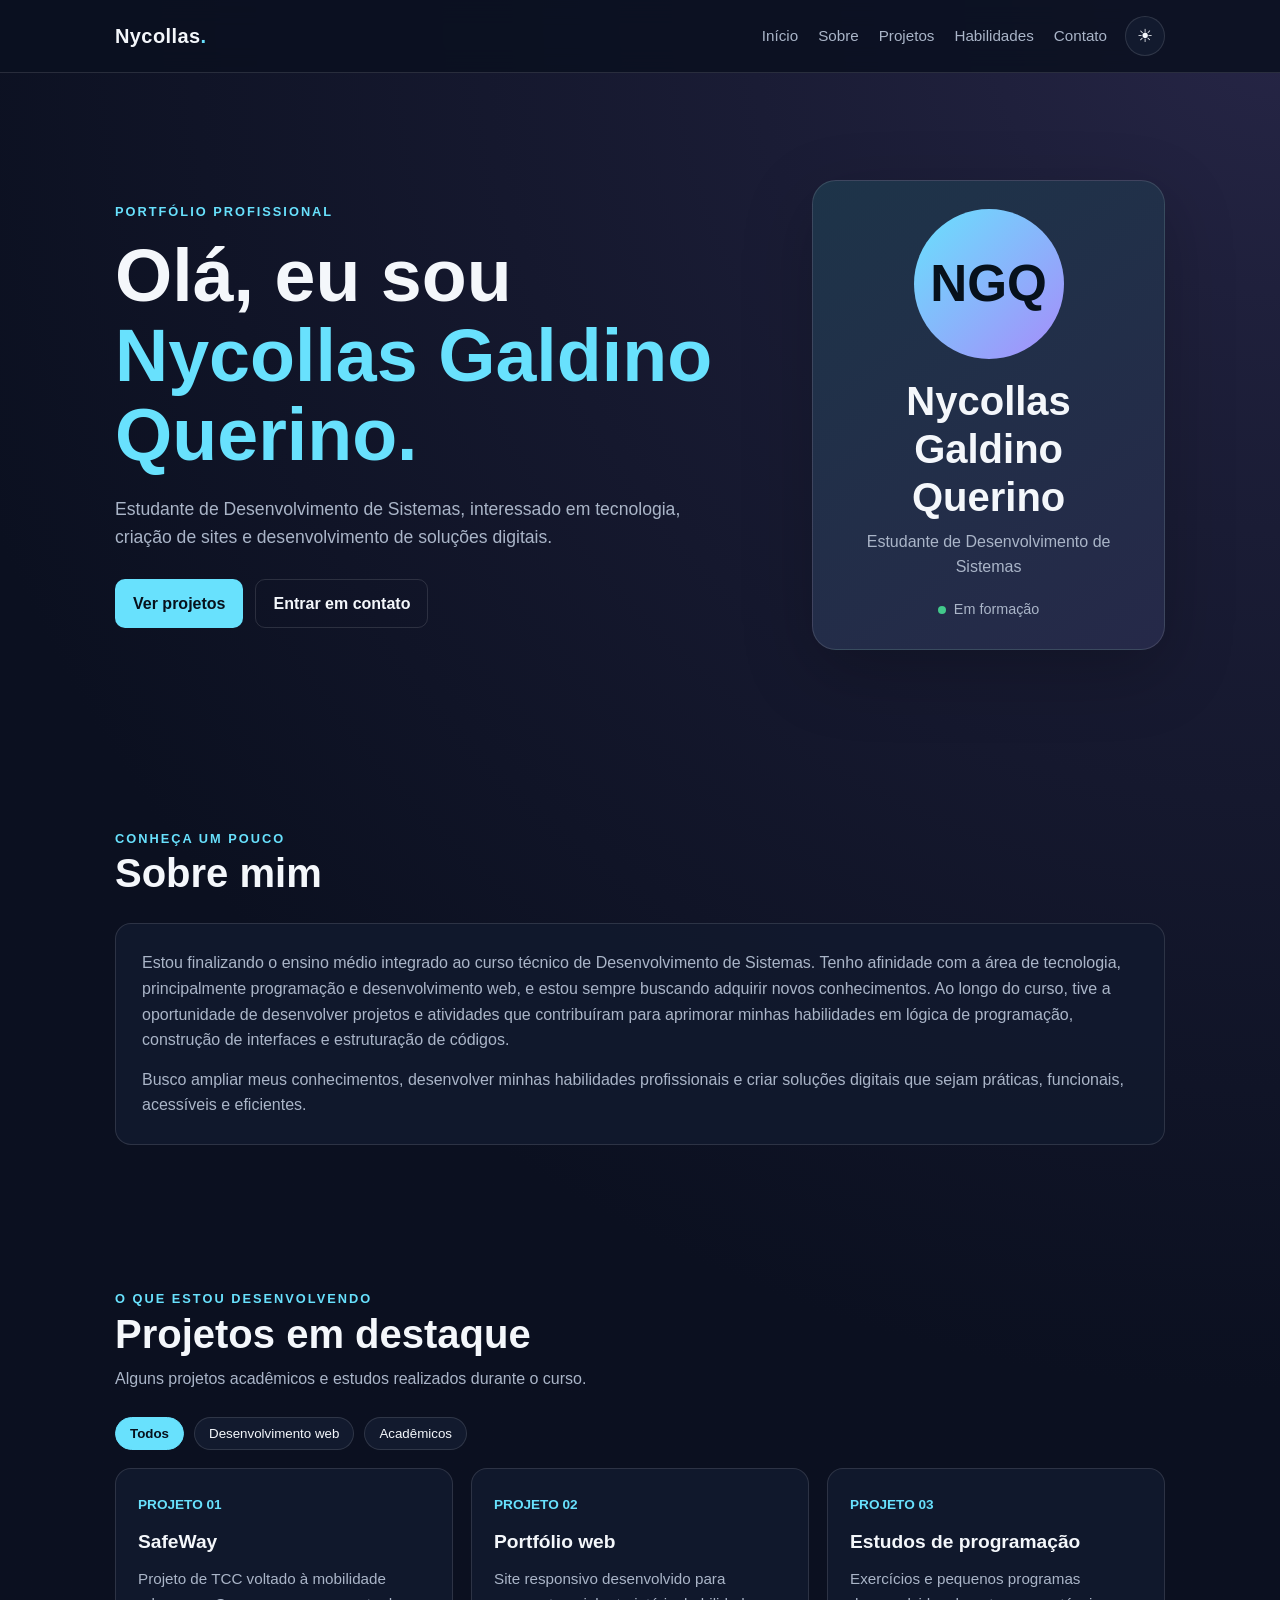
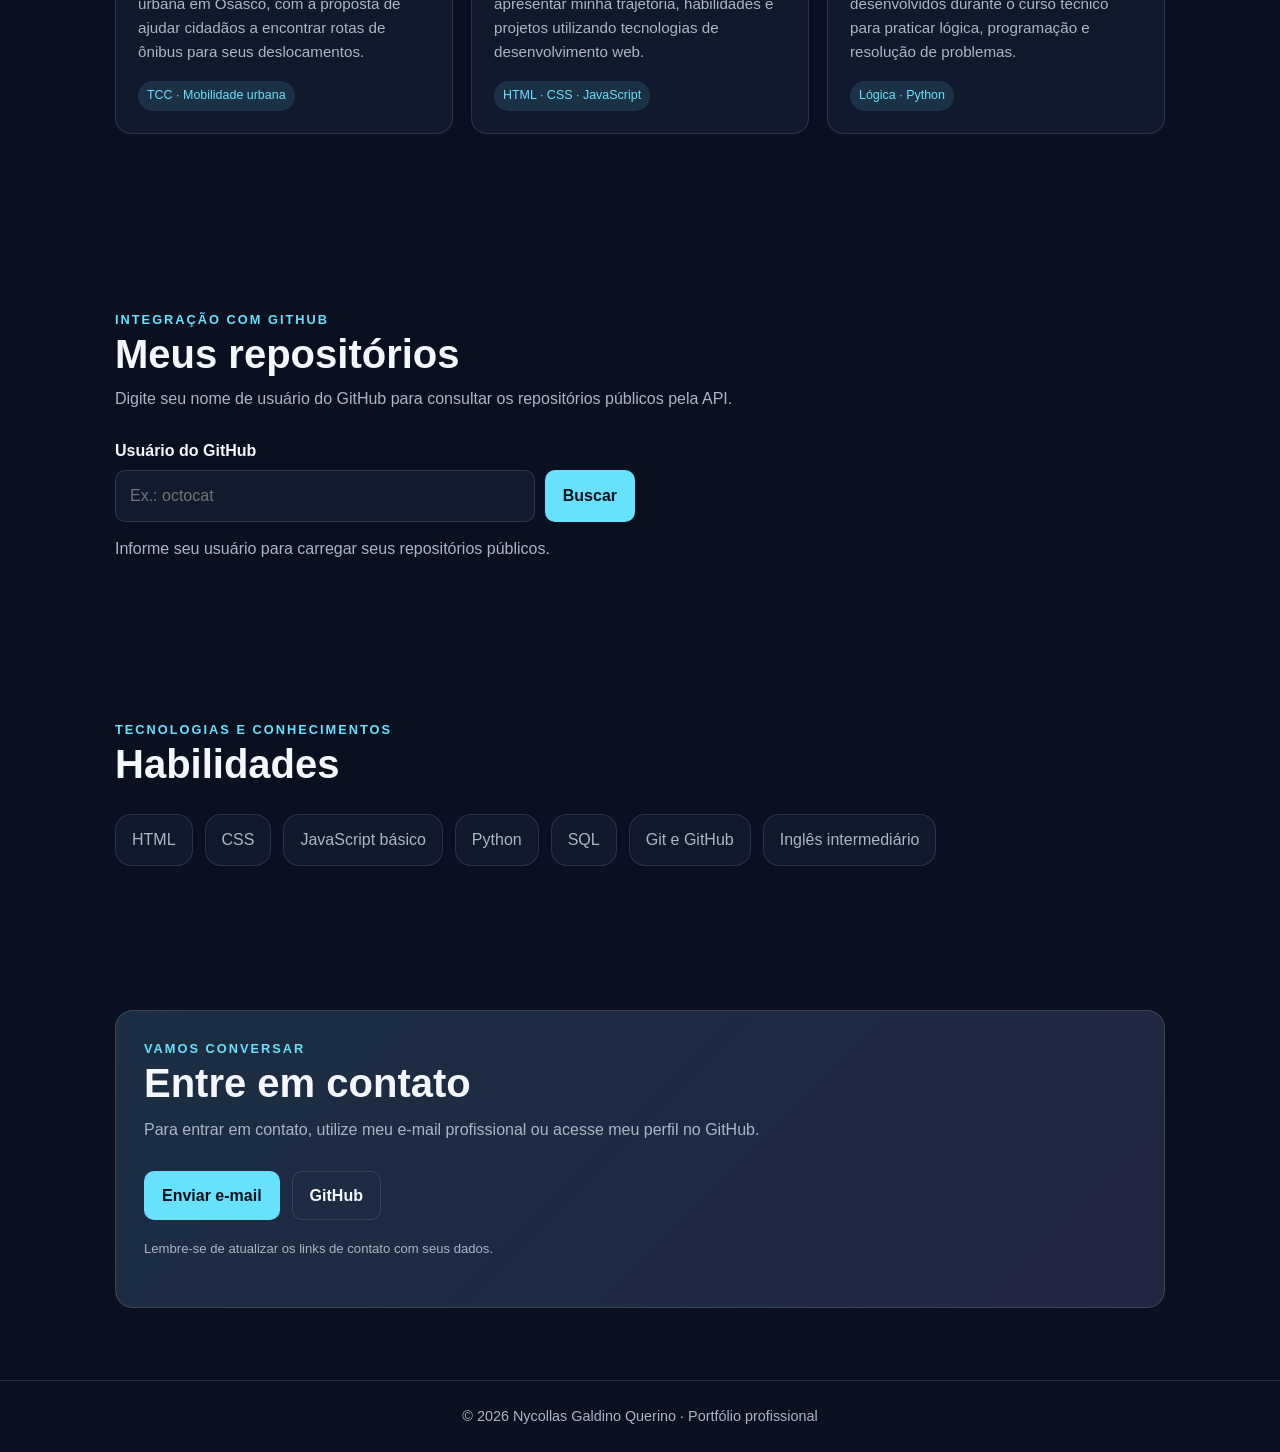
==== index.html @ e83c8b0e "Portifólio" ====
<!DOCTYPE html>
<html lang="pt-BR">
<head>
  <meta charset="UTF-8">
  <meta name="viewport" content="width=device-width, initial-scale=1.0">
  <meta name="description" content="Portfólio de NYCOLLAS Galdino Querino, estudante de Desenvolvimento de Sistemas.">
  <title>Portfólio de Nycollas Galdino Querino</title>
  <link rel="stylesheet" href="style.css">
  <script src="script.js" defer></script>
</head>
<body>
  <header class="site-header">
    <nav class="nav container" aria-label="Navegação principal">
      <a class="logo" href="#inicio" aria-label="Voltar ao início">Nycollas<span>.</span></a>
      <div class="nav-right">
        <ul class="nav-links">
          <li><a href="#inicio">Início</a></li>
          <li><a href="#sobre">Sobre</a></li>
          <li><a href="#projetos">Projetos</a></li>
          <li><a href="#habilidades">Habilidades</a></li>
          <li><a href="#contato">Contato</a></li>
        </ul>
        <button class="theme-toggle" id="themeToggle" type="button" aria-label="Ativar tema claro" title="Alternar tema">
          <span id="themeIcon" aria-hidden="true">☀</span>
        </button>
      </div>
    </nav>
  </header>

  <main class="container">
    <section class="hero section" id="inicio">
      <div class="hero-copy">
        <p class="eyebrow">Portfólio profissional</p>
        <h1>Olá, eu sou<br><span>Nycollas Galdino Querino.</span></h1>
        <p class="intro">Estudante de Desenvolvimento de Sistemas, interessado em tecnologia, criação de sites e desenvolvimento de soluções digitais.</p>
        <div class="actions">
          <a class="button primary" href="#projetos">Ver projetos</a>
          <a class="button secondary" href="#contato">Entrar em contato</a>
        </div>
      </div>
      <aside class="profile-card">
        <div class="avatar" aria-hidden="true">NGQ</div>
        <h2>Nycollas Galdino Querino</h2>
        <p>Estudante de Desenvolvimento de Sistemas</p>
        <span class="status"><span aria-hidden="true"></span> Em formação</span>
      </aside>
    </section>

    <section class="section" id="sobre">
      <div class="section-heading">
        <p class="eyebrow">Conheça um pouco</p>
        <h2>Sobre mim</h2>
      </div>
      <div class="about-box">
        <p>Estou finalizando o ensino médio integrado ao curso técnico de Desenvolvimento de Sistemas. Tenho afinidade com a área de tecnologia, principalmente programação e desenvolvimento web, e estou sempre buscando adquirir novos conhecimentos. Ao longo do curso, tive a oportunidade de desenvolver projetos e atividades que contribuíram para aprimorar minhas habilidades em lógica de programação, construção de interfaces e estruturação de códigos.

          <p>Busco ampliar meus conhecimentos, desenvolver minhas habilidades profissionais e criar soluções digitais que sejam práticas, funcionais, acessíveis e eficientes.</p>
      </div>
    </section>

    <section class="section" id="projetos">
      <div class="section-heading">
        <p class="eyebrow">O que estou desenvolvendo</p>
        <h2>Projetos em destaque</h2>
        <p>Alguns projetos acadêmicos e estudos realizados durante o curso.</p>
      </div>

      <div class="filter-bar" aria-label="Filtrar projetos">
        <button class="filter-button active" type="button" data-filter="todos" aria-pressed="true">Todos</button>
        <button class="filter-button" type="button" data-filter="web" aria-pressed="false">Desenvolvimento web</button>
        <button class="filter-button" type="button" data-filter="academico" aria-pressed="false">Acadêmicos</button>
      </div>

      <div class="projects" id="projectList">
        <article class="project" data-category="academico">
          <span class="number">PROJETO 01</span>
          <h3>SafeWay</h3>
          <p>Projeto de TCC voltado à mobilidade urbana em Osasco, com a proposta de ajudar cidadãos a encontrar rotas de ônibus para seus deslocamentos.</p>
          <span class="tag">TCC · Mobilidade urbana</span>
        </article>
        <article class="project" data-category="web">
          <span class="number">PROJETO 02</span>
          <h3>Portfólio web</h3>
          <p>Site responsivo desenvolvido para apresentar minha trajetória, habilidades e projetos utilizando tecnologias de desenvolvimento web.</p>
          <span class="tag">HTML · CSS · JavaScript</span>
        </article>
        <article class="project" data-category="academico">
          <span class="number">PROJETO 03</span>
          <h3>Estudos de programação</h3>
          <p>Exercícios e pequenos programas desenvolvidos durante o curso técnico para praticar lógica, programação e resolução de problemas.</p>
          <span class="tag">Lógica · Python</span>
        </article>
      </div>
      <p class="filter-feedback" id="filterFeedback" aria-live="polite"></p>
    </section>

    <section class="section" id="repositorios">
      <div class="section-heading">
        <p class="eyebrow">Integração com GitHub</p>
        <h2>Meus repositórios</h2>
        <p>Digite seu nome de usuário do GitHub para consultar os repositórios públicos pela API.</p>
      </div>
      <form class="github-form" id="githubForm">
        <label for="githubUser">Usuário do GitHub</label>
        <div class="github-input-row">
          <input id="githubUser" name="githubUser" type="text" placeholder="Ex.: octocat" autocomplete="off" required>
          <button class="button primary" type="submit" id="githubButton">Buscar</button>
        </div>
      </form>
      <p class="api-message" id="apiMessage" role="status" aria-live="polite">Informe seu usuário para carregar seus repositórios públicos.</p>
      <div class="repo-grid" id="repoList"></div>
    </section>

    <section class="section" id="habilidades">
      <div class="section-heading">
        <p class="eyebrow">Tecnologias e conhecimentos</p>
        <h2>Habilidades</h2>
      </div>
      <div class="skills">
        <span class="skill">HTML</span>
        <span class="skill">CSS</span>
        <span class="skill">JavaScript básico</span>
        <span class="skill">Python</span>
        <span class="skill">SQL</span>
        <span class="skill">Git e GitHub</span>
        <span class="skill">Inglês intermediário</span>
      </div>
    </section>

    <section class="section" id="contato">
      <div class="contact-box">
        <p class="eyebrow">Vamos conversar</p>
        <h2>Entre em contato</h2>
        <p>Para entrar em contato, utilize meu e-mail profissional ou acesse meu perfil no GitHub.</p>
        <!-- Substitua o endereço de exemplo pelo seu e-mail antes de publicar. -->
        <div class="actions">
          <a class="button primary" href="mailto:seuemail@exemplo.com">Enviar e-mail</a>
          <a class="button secondary" href="https://github.com/" target="_blank" rel="noopener noreferrer">GitHub</a>
        </div>
        <p class="small-note">Lembre-se de atualizar os links de contato com seus dados.</p>
      </div>
    </section>
  </main>

  <footer>© <span id="year"></span> Nycollas Galdino Querino · Portfólio profissional</footer>
</body>
</html>
---- style.css ----
/* Estilos do portfólio */
:root {
  color-scheme: dark;
  --bg: #0b1020;
  --panel: #121a2e;
  --text: #f4f7fb;
  --muted: #aab5c8;
  --accent: #68e1fd;
  --accent2: #a78bfa;
  --border: rgba(255,255,255,.12);
  --header: rgba(11,16,32,.88);
  --shadow: rgba(0,0,0,.22);
}
body.light-theme {
  color-scheme: light;
  --bg: #f4f7fb;
  --panel: #ffffff;
  --text: #172033;
  --muted: #596579;
  --accent: #087eaa;
  --accent2: #7554c7;
  --border: rgba(23,32,51,.14);
  --header: rgba(244,247,251,.9);
  --shadow: rgba(23,32,51,.10);
}
* { box-sizing: border-box; margin: 0; padding: 0; }
html { scroll-behavior: smooth; }
body {
  font-family: Arial, Helvetica, sans-serif;
  background: radial-gradient(circle at top right, color-mix(in srgb, var(--accent2) 18%, transparent), var(--bg) 42%);
  background-color: var(--bg);
  color: var(--text);
  line-height: 1.6;
  transition: background-color .2s, color .2s;
}
a { color: inherit; }
.container { width: min(1050px, calc(100% - 44px)); margin: 0 auto; }
.site-header {
  position: sticky; top: 0; z-index: 10;
  background: var(--header); backdrop-filter: blur(12px);
  border-bottom: 1px solid var(--border);
}
.nav { min-height: 72px; display: flex; justify-content: space-between; align-items: center; gap: 18px; }
.logo { font-size: 1.25rem; font-weight: 800; letter-spacing: .4px; text-decoration: none; }
.logo span, h1 span { color: var(--accent); }
.nav-right { display: flex; align-items: center; gap: 18px; }
.nav-links { list-style: none; display: flex; gap: 20px; flex-wrap: wrap; }
.nav-links a { color: var(--muted); text-decoration: none; font-size: .95rem; }
.nav-links a:hover { color: var(--accent); }
.theme-toggle {
  width: 40px; height: 40px; border-radius: 50%; border: 1px solid var(--border);
  background: var(--panel); color: var(--text); cursor: pointer; font-size: 1.1rem;
}
.section { padding: 72px 0; scroll-margin-top: 75px; }
.hero { min-height: 76vh; display: grid; grid-template-columns: 1.3fr .7fr; align-items: center; gap: 42px; }
.eyebrow { color: var(--accent); text-transform: uppercase; letter-spacing: 2px; font-size: .8rem; font-weight: bold; }
h1 { font-size: clamp(2.5rem, 6vw, 4.6rem); line-height: 1.08; margin: 14px 0 20px; }
h2 { font-size: clamp(1.8rem, 4vw, 2.5rem); line-height: 1.2; margin-bottom: 8px; }
h3 { font-size: 1.2rem; }
.intro { color: var(--muted); font-size: 1.1rem; max-width: 600px; }
.actions { display: flex; gap: 12px; margin-top: 28px; flex-wrap: wrap; }
.button { display: inline-block; padding: 11px 17px; border-radius: 10px; text-decoration: none; font-weight: bold; border: 1px solid transparent; cursor: pointer; font: inherit; font-weight: 700; }
.primary { background: var(--accent); color: #07111c; }
.secondary { border-color: var(--border); color: var(--text); background: transparent; }
.button:hover, .filter-button:hover { transform: translateY(-2px); }
.profile-card {
  background: linear-gradient(145deg, color-mix(in srgb, var(--accent) 13%, var(--panel)), color-mix(in srgb, var(--accent2) 13%, var(--panel)));
  border: 1px solid var(--border); border-radius: 24px; padding: 28px;
  text-align: center; box-shadow: 0 22px 70px var(--shadow);
}
.avatar {
  width: 150px; height: 150px; margin: 0 auto 18px; border-radius: 50%;
  display: grid; place-items: center; font-size: 3.2rem; font-weight: bold;
  color: #07111c; background: linear-gradient(135deg, var(--accent), var(--accent2));
}
.profile-card p { color: var(--muted); margin-top: 8px; }
.status { display: inline-flex; align-items: center; gap: 8px; margin-top: 18px; color: var(--muted); font-size: .9rem; }
.status span { width: 8px; height: 8px; border-radius: 50%; background: #42c98b; }
.section-heading { margin-bottom: 26px; }
.section-heading > p:last-child { color: var(--muted); margin-top: 8px; }
.about-box, .project, .skill, .repo-card {
  background: color-mix(in srgb, var(--panel) 88%, transparent);
  border: 1px solid var(--border); border-radius: 16px;
}
.about-box { padding: 26px; color: var(--muted); }
.about-box p + p { margin-top: 14px; }
.projects { display: grid; grid-template-columns: repeat(3, 1fr); gap: 18px; }
.project { padding: 22px; transition: transform .2s, border-color .2s; }
.project:hover { transform: translateY(-5px); border-color: var(--accent); }
.project[hidden] { display: none; }
.number { color: var(--accent); font-size: .85rem; font-weight: bold; }
.project h3 { margin: 10px 0; }
.project p, .repo-card p { color: var(--muted); font-size: .95rem; }
.tag { display: inline-block; margin-top: 16px; padding: 5px 9px; border-radius: 20px; background: color-mix(in srgb, var(--accent) 12%, transparent); color: var(--accent); font-size: .78rem; }
.filter-bar { display: flex; flex-wrap: wrap; gap: 10px; margin: 0 0 18px; }
.filter-button { border: 1px solid var(--border); background: var(--panel); color: var(--text); border-radius: 22px; padding: 8px 14px; cursor: pointer; transition: .2s; }
.filter-button.active { background: var(--accent); color: #07111c; border-color: var(--accent); font-weight: 700; }
.filter-feedback { color: var(--muted); font-size: .9rem; margin-top: 12px; min-height: 1.4em; }
.skills { display: flex; flex-wrap: wrap; gap: 12px; }
.skill { padding: 12px 16px; color: var(--muted); }
.github-form { max-width: 520px; }
.github-form label { display: block; font-weight: 700; margin-bottom: 7px; }
.github-input-row { display: flex; gap: 10px; }
.github-input-row input { flex: 1; min-width: 0; padding: 12px 14px; border: 1px solid var(--border); border-radius: 10px; background: var(--panel); color: var(--text); font: inherit; }
.api-message { color: var(--muted); margin: 14px 0; min-height: 1.5em; }
.repo-grid { display: grid; grid-template-columns: repeat(3, 1fr); gap: 14px; }
.repo-card { padding: 18px; min-width: 0; }
.repo-card h3 { margin-bottom: 8px; overflow-wrap: anywhere; }
.repo-card a { color: var(--accent); text-decoration: none; font-weight: 700; }
.repo-card a:hover { text-decoration: underline; }
.repo-meta { display: flex; gap: 14px; flex-wrap: wrap; color: var(--muted); font-size: .82rem; margin-top: 14px; }
.contact-box { padding: 28px; border-radius: 18px; border: 1px solid var(--border); background: linear-gradient(135deg, color-mix(in srgb, var(--accent) 10%, var(--panel)), color-mix(in srgb, var(--accent2) 10%, var(--panel))); }
.contact-box > p:not(.eyebrow) { color: var(--muted); margin: 10px 0 20px; }
.small-note { font-size: .82rem; margin-top: 18px !important; }
footer { text-align: center; padding: 24px; color: var(--muted); border-top: 1px solid var(--border); font-size: .9rem; }
@media (max-width: 760px) {
  .nav { align-items: flex-start; flex-direction: column; padding: 14px 0; }
  .nav-right { width: 100%; justify-content: space-between; }
  .nav-links { gap: 10px 14px; }
  .nav-links a { font-size: .88rem; }
  .hero { grid-template-columns: 1fr; padding-top: 48px; min-height: auto; }
  .profile-card { max-width: 380px; }
  .projects, .repo-grid { grid-template-columns: 1fr; }
  .section { padding: 52px 0; }
}
@media (max-width: 430px) {
  .container { width: min(100% - 30px, 1050px); }
  .nav-right { align-items: flex-start; }
  .nav-links { max-width: 280px; }
  .github-input-row { flex-direction: column; }
  .github-input-row .button { width: 100%; }
}
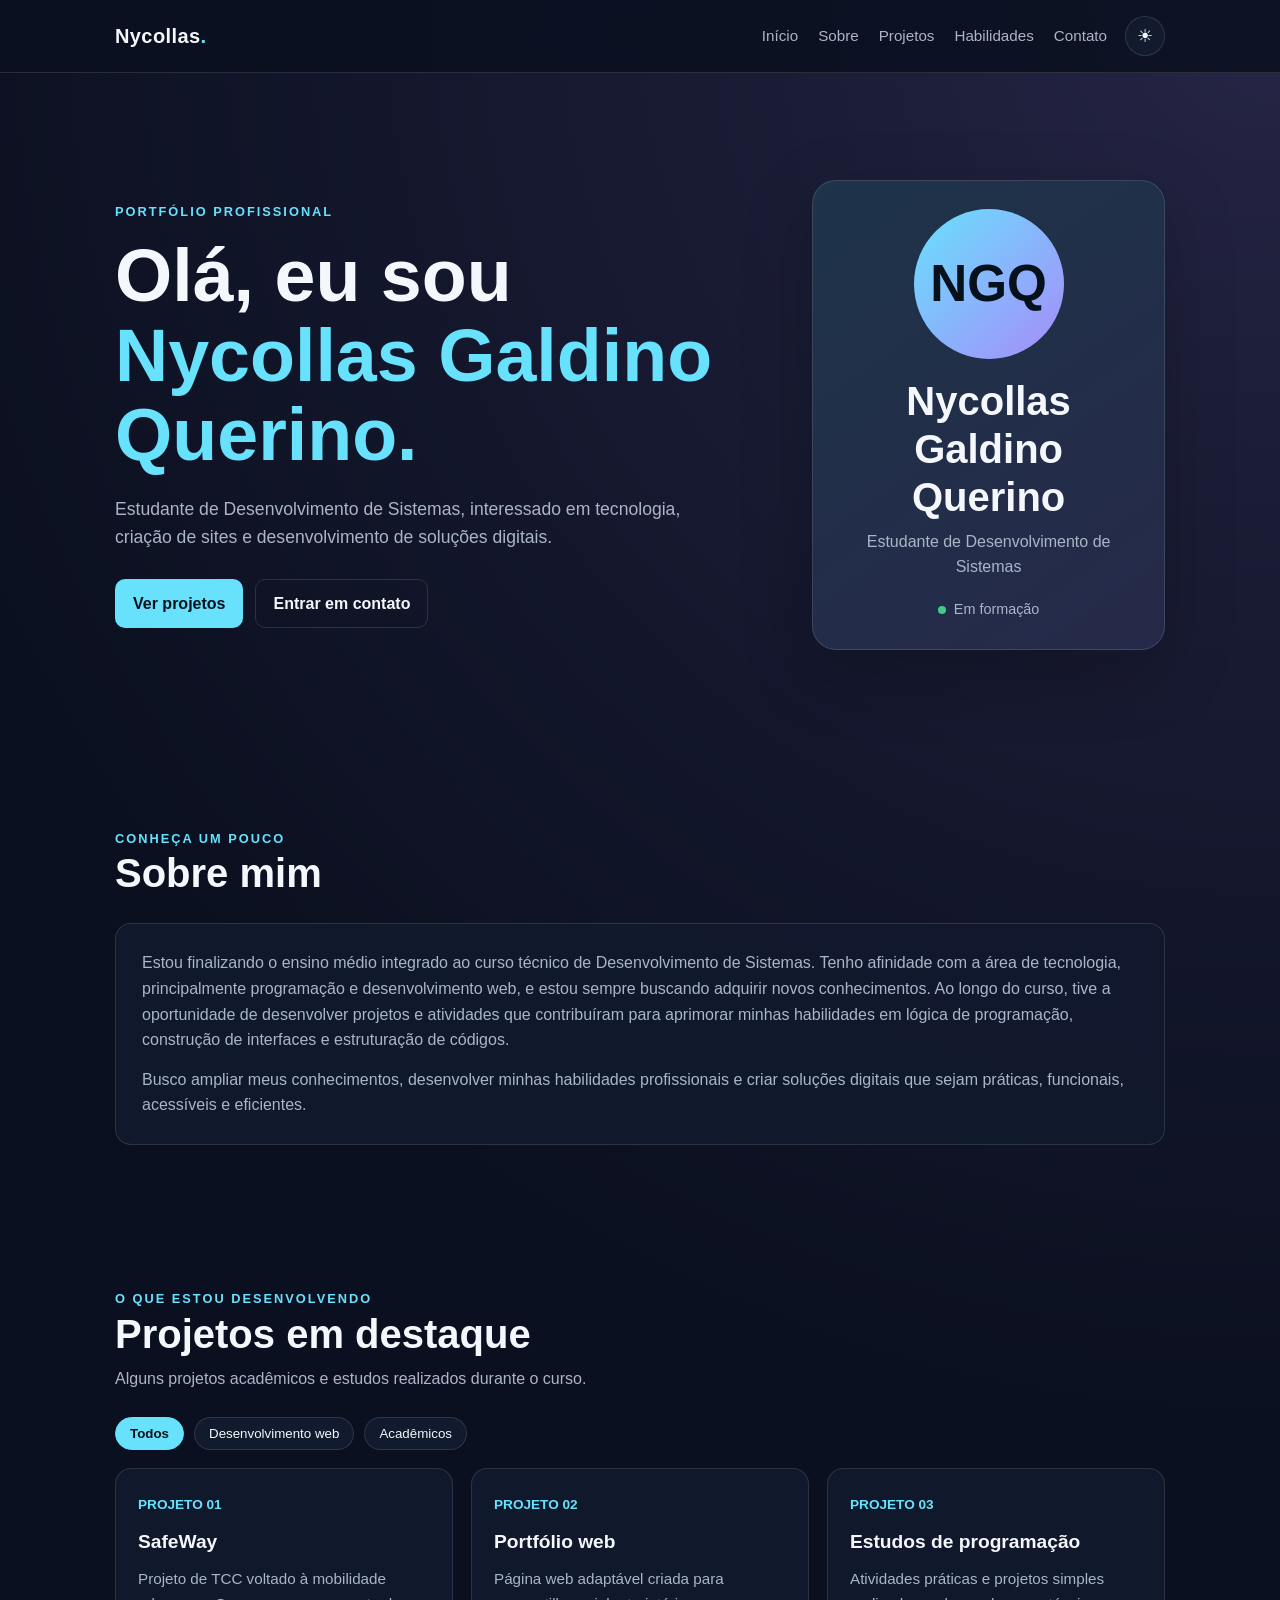
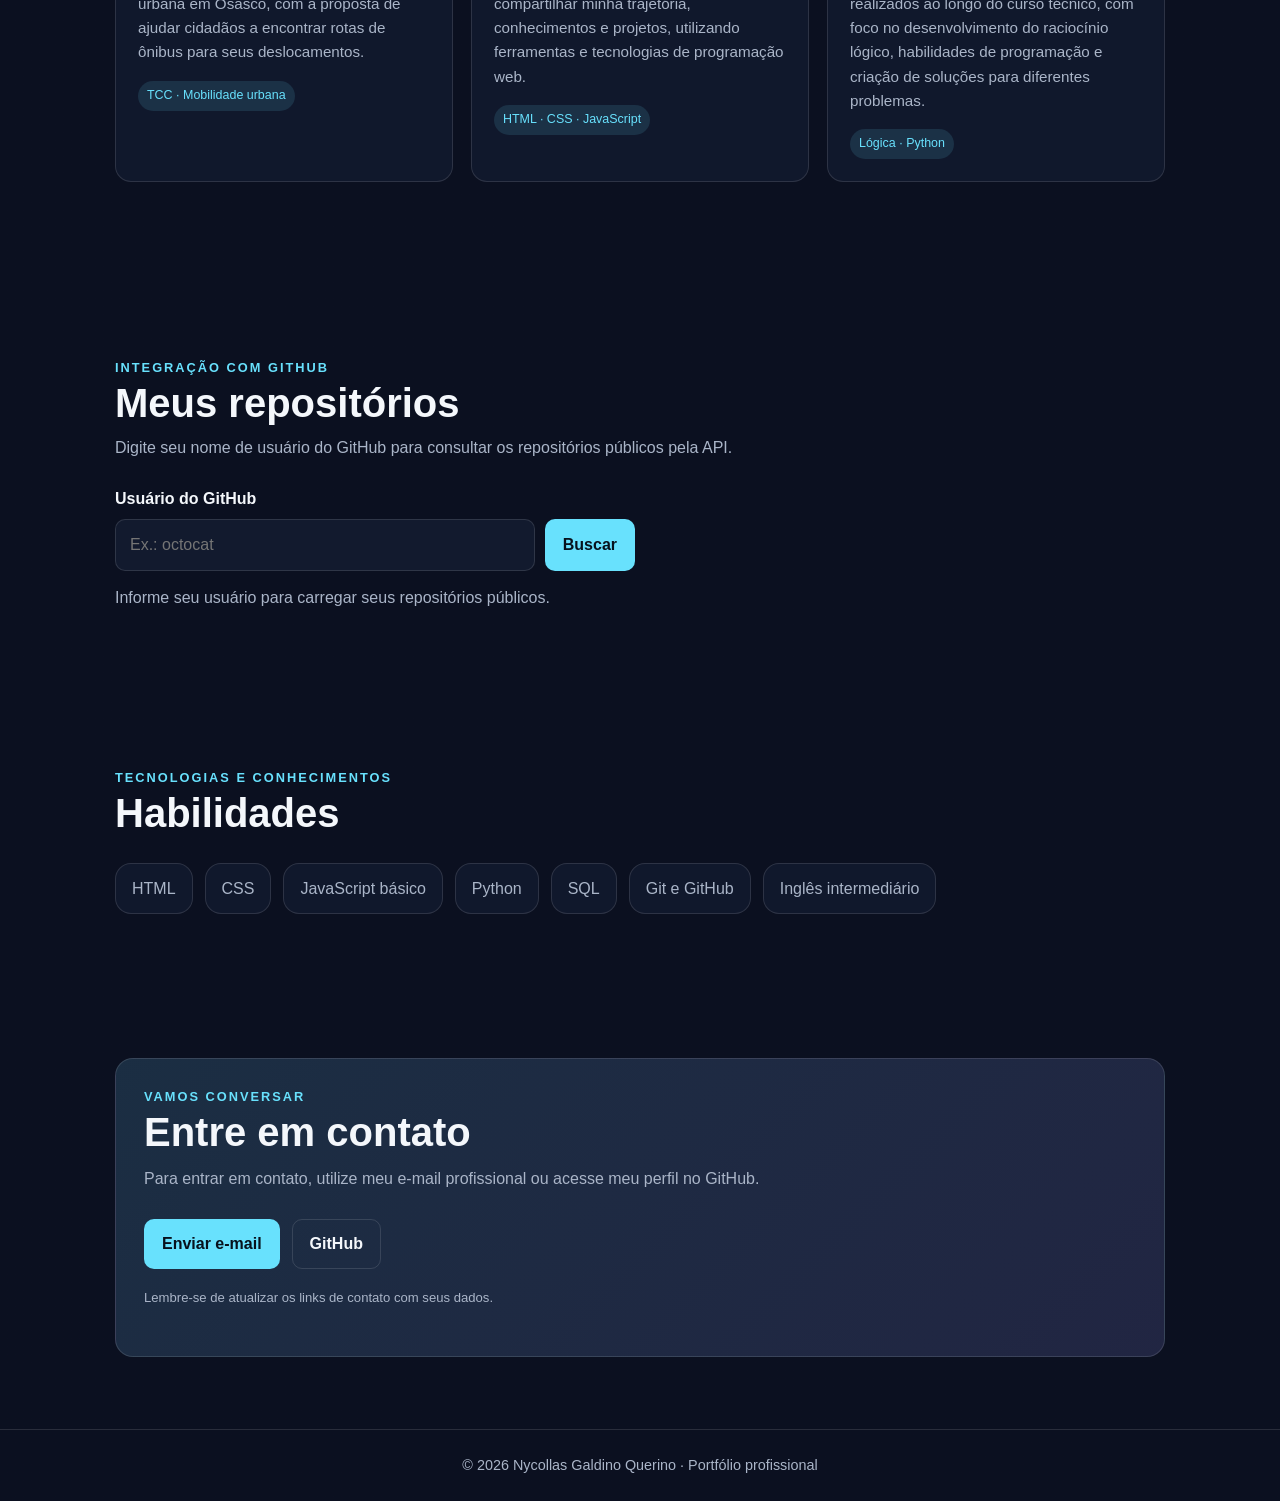
==== commit 23e4c3aa: "Add files via upload" ====
--- a/index.html
+++ b/index.html
@@ -81,13 +81,13 @@
         <article class="project" data-category="web">
           <span class="number">PROJETO 02</span>
           <h3>Portfólio web</h3>
-          <p>Site responsivo desenvolvido para apresentar minha trajetória, habilidades e projetos utilizando tecnologias de desenvolvimento web.</p>
+          <p>Página web adaptável criada para compartilhar minha trajetória, conhecimentos e projetos, utilizando ferramentas e tecnologias de programação web.</p>
           <span class="tag">HTML · CSS · JavaScript</span>
         </article>
         <article class="project" data-category="academico">
           <span class="number">PROJETO 03</span>
           <h3>Estudos de programação</h3>
-          <p>Exercícios e pequenos programas desenvolvidos durante o curso técnico para praticar lógica, programação e resolução de problemas.</p>
+          <p> Atividades práticas e projetos simples realizados ao longo do curso técnico, com foco no desenvolvimento do raciocínio lógico, habilidades de programação e criação de soluções para diferentes problemas.</p>
           <span class="tag">Lógica · Python</span>
         </article>
       </div>
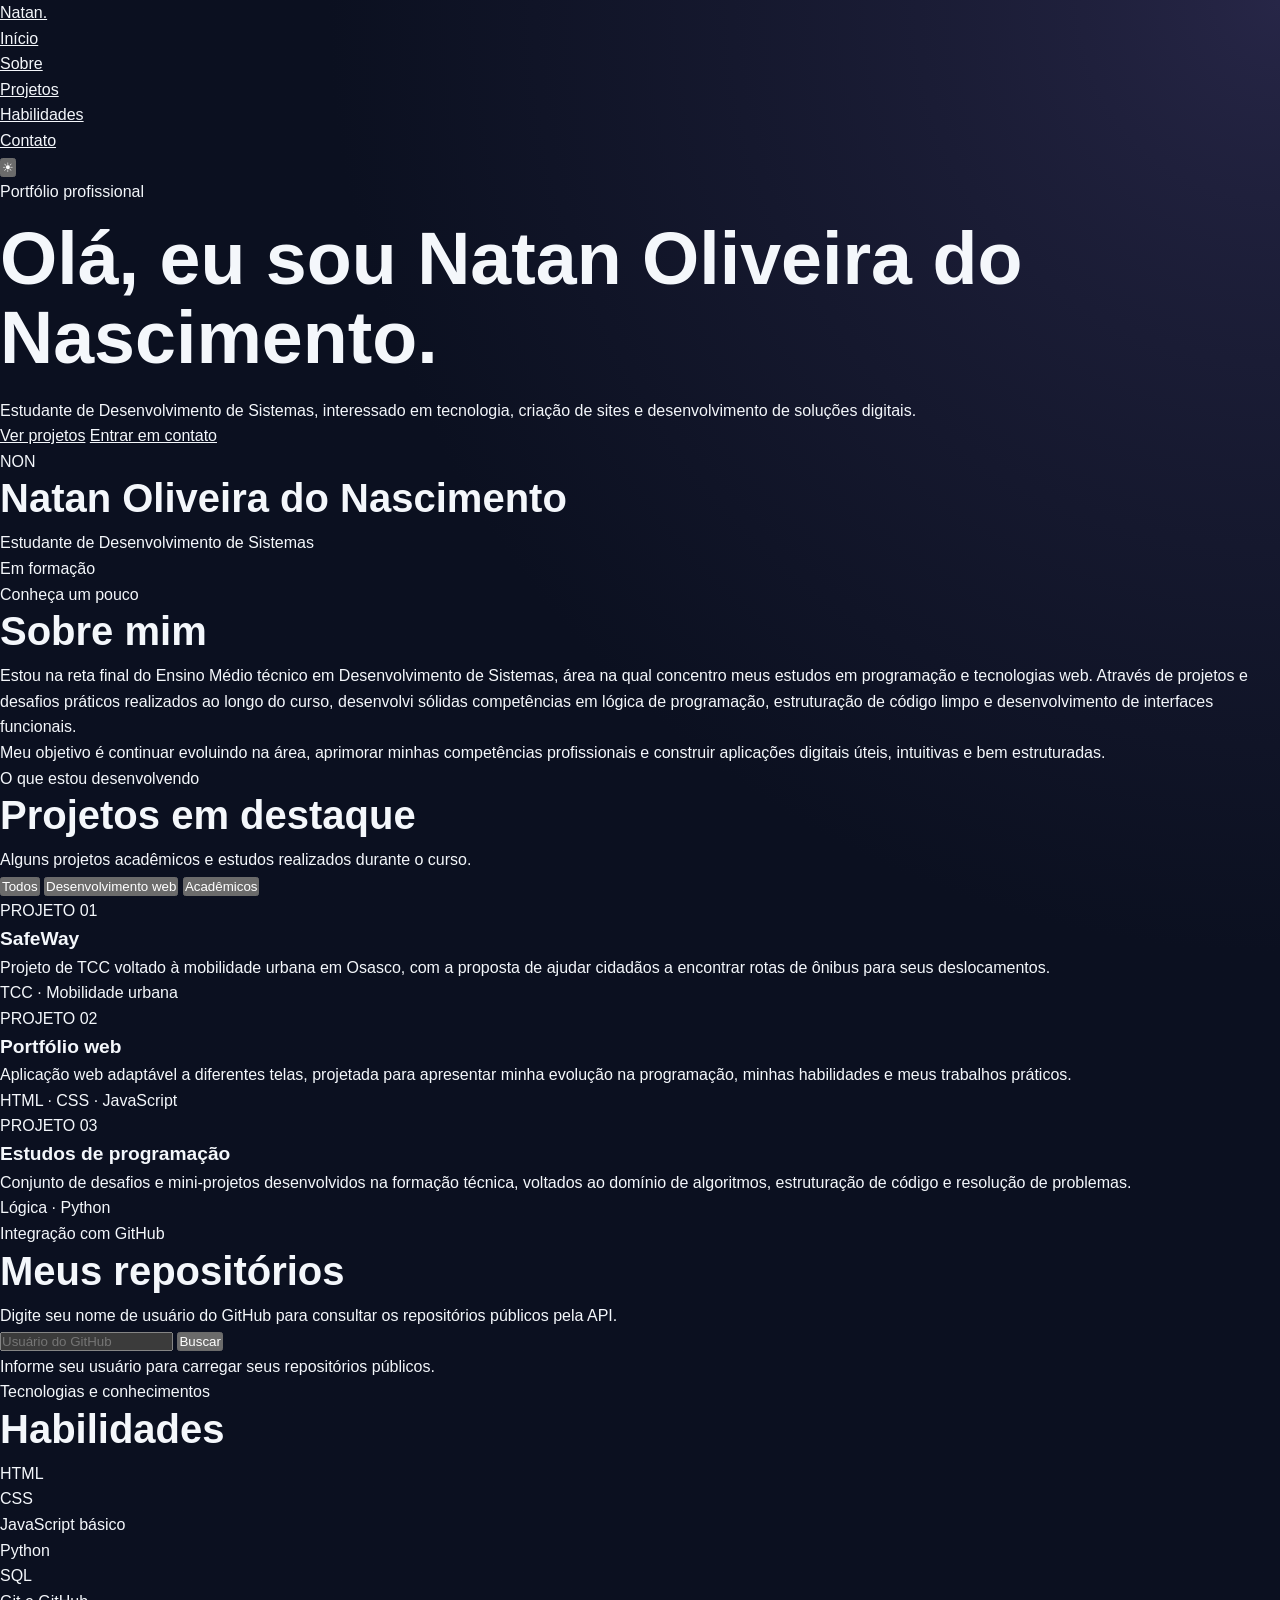
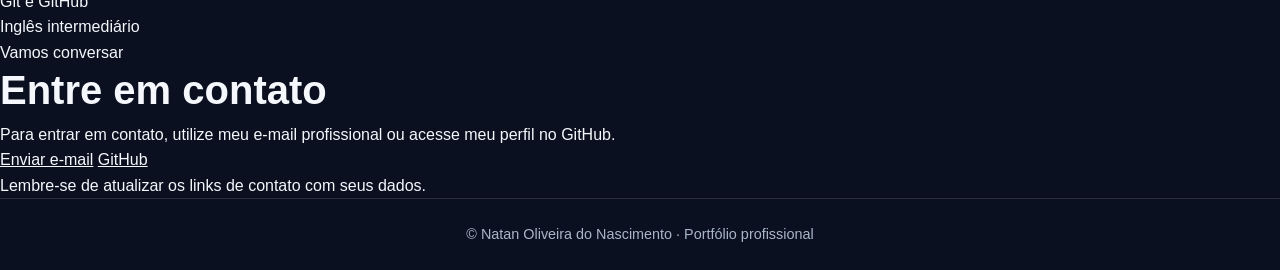
==== commit ac1fba14: "Add files via upload" ====
--- a/index.html
+++ b/index.html
@@ -1,147 +1,147 @@
-<!DOCTYPE html>
-<html lang="pt-BR">
-<head>
-  <meta charset="UTF-8">
-  <meta name="viewport" content="width=device-width, initial-scale=1.0">
-  <meta name="description" content="Portfólio de NYCOLLAS Galdino Querino, estudante de Desenvolvimento de Sistemas.">
-  <title>Portfólio de Nycollas Galdino Querino</title>
-  <link rel="stylesheet" href="style.css">
-  <script src="script.js" defer></script>
-</head>
-<body>
-  <header class="site-header">
-    <nav class="nav container" aria-label="Navegação principal">
-      <a class="logo" href="#inicio" aria-label="Voltar ao início">Nycollas<span>.</span></a>
-      <div class="nav-right">
-        <ul class="nav-links">
-          <li><a href="#inicio">Início</a></li>
-          <li><a href="#sobre">Sobre</a></li>
-          <li><a href="#projetos">Projetos</a></li>
-          <li><a href="#habilidades">Habilidades</a></li>
-          <li><a href="#contato">Contato</a></li>
-        </ul>
-        <button class="theme-toggle" id="themeToggle" type="button" aria-label="Ativar tema claro" title="Alternar tema">
-          <span id="themeIcon" aria-hidden="true">☀</span>
-        </button>
-      </div>
-    </nav>
-  </header>
-
-  <main class="container">
-    <section class="hero section" id="inicio">
-      <div class="hero-copy">
-        <p class="eyebrow">Portfólio profissional</p>
-        <h1>Olá, eu sou<br><span>Nycollas Galdino Querino.</span></h1>
-        <p class="intro">Estudante de Desenvolvimento de Sistemas, interessado em tecnologia, criação de sites e desenvolvimento de soluções digitais.</p>
-        <div class="actions">
-          <a class="button primary" href="#projetos">Ver projetos</a>
-          <a class="button secondary" href="#contato">Entrar em contato</a>
-        </div>
-      </div>
-      <aside class="profile-card">
-        <div class="avatar" aria-hidden="true">NGQ</div>
-        <h2>Nycollas Galdino Querino</h2>
-        <p>Estudante de Desenvolvimento de Sistemas</p>
-        <span class="status"><span aria-hidden="true"></span> Em formação</span>
-      </aside>
-    </section>
-
-    <section class="section" id="sobre">
-      <div class="section-heading">
-        <p class="eyebrow">Conheça um pouco</p>
-        <h2>Sobre mim</h2>
-      </div>
-      <div class="about-box">
-        <p>Estou finalizando o ensino médio integrado ao curso técnico de Desenvolvimento de Sistemas. Tenho afinidade com a área de tecnologia, principalmente programação e desenvolvimento web, e estou sempre buscando adquirir novos conhecimentos. Ao longo do curso, tive a oportunidade de desenvolver projetos e atividades que contribuíram para aprimorar minhas habilidades em lógica de programação, construção de interfaces e estruturação de códigos.
-
-          <p>Busco ampliar meus conhecimentos, desenvolver minhas habilidades profissionais e criar soluções digitais que sejam práticas, funcionais, acessíveis e eficientes.</p>
-      </div>
-    </section>
-
-    <section class="section" id="projetos">
-      <div class="section-heading">
-        <p class="eyebrow">O que estou desenvolvendo</p>
-        <h2>Projetos em destaque</h2>
-        <p>Alguns projetos acadêmicos e estudos realizados durante o curso.</p>
-      </div>
-
-      <div class="filter-bar" aria-label="Filtrar projetos">
-        <button class="filter-button active" type="button" data-filter="todos" aria-pressed="true">Todos</button>
-        <button class="filter-button" type="button" data-filter="web" aria-pressed="false">Desenvolvimento web</button>
-        <button class="filter-button" type="button" data-filter="academico" aria-pressed="false">Acadêmicos</button>
-      </div>
-
-      <div class="projects" id="projectList">
-        <article class="project" data-category="academico">
-          <span class="number">PROJETO 01</span>
-          <h3>SafeWay</h3>
-          <p>Projeto de TCC voltado à mobilidade urbana em Osasco, com a proposta de ajudar cidadãos a encontrar rotas de ônibus para seus deslocamentos.</p>
-          <span class="tag">TCC · Mobilidade urbana</span>
-        </article>
-        <article class="project" data-category="web">
-          <span class="number">PROJETO 02</span>
-          <h3>Portfólio web</h3>
-          <p>Página web adaptável criada para compartilhar minha trajetória, conhecimentos e projetos, utilizando ferramentas e tecnologias de programação web.</p>
-          <span class="tag">HTML · CSS · JavaScript</span>
-        </article>
-        <article class="project" data-category="academico">
-          <span class="number">PROJETO 03</span>
-          <h3>Estudos de programação</h3>
-          <p> Atividades práticas e projetos simples realizados ao longo do curso técnico, com foco no desenvolvimento do raciocínio lógico, habilidades de programação e criação de soluções para diferentes problemas.</p>
-          <span class="tag">Lógica · Python</span>
-        </article>
-      </div>
-      <p class="filter-feedback" id="filterFeedback" aria-live="polite"></p>
-    </section>
-
-    <section class="section" id="repositorios">
-      <div class="section-heading">
-        <p class="eyebrow">Integração com GitHub</p>
-        <h2>Meus repositórios</h2>
-        <p>Digite seu nome de usuário do GitHub para consultar os repositórios públicos pela API.</p>
-      </div>
-      <form class="github-form" id="githubForm">
-        <label for="githubUser">Usuário do GitHub</label>
-        <div class="github-input-row">
-          <input id="githubUser" name="githubUser" type="text" placeholder="Ex.: octocat" autocomplete="off" required>
-          <button class="button primary" type="submit" id="githubButton">Buscar</button>
-        </div>
-      </form>
-      <p class="api-message" id="apiMessage" role="status" aria-live="polite">Informe seu usuário para carregar seus repositórios públicos.</p>
-      <div class="repo-grid" id="repoList"></div>
-    </section>
-
-    <section class="section" id="habilidades">
-      <div class="section-heading">
-        <p class="eyebrow">Tecnologias e conhecimentos</p>
-        <h2>Habilidades</h2>
-      </div>
-      <div class="skills">
-        <span class="skill">HTML</span>
-        <span class="skill">CSS</span>
-        <span class="skill">JavaScript básico</span>
-        <span class="skill">Python</span>
-        <span class="skill">SQL</span>
-        <span class="skill">Git e GitHub</span>
-        <span class="skill">Inglês intermediário</span>
-      </div>
-    </section>
-
-    <section class="section" id="contato">
-      <div class="contact-box">
-        <p class="eyebrow">Vamos conversar</p>
-        <h2>Entre em contato</h2>
-        <p>Para entrar em contato, utilize meu e-mail profissional ou acesse meu perfil no GitHub.</p>
-        <!-- Substitua o endereço de exemplo pelo seu e-mail antes de publicar. -->
-        <div class="actions">
-          <a class="button primary" href="mailto:seuemail@exemplo.com">Enviar e-mail</a>
-          <a class="button secondary" href="https://github.com/" target="_blank" rel="noopener noreferrer">GitHub</a>
-        </div>
-        <p class="small-note">Lembre-se de atualizar os links de contato com seus dados.</p>
-      </div>
-    </section>
-  </main>
-
-  <footer>© <span id="year"></span> Nycollas Galdino Querino · Portfólio profissional</footer>
-</body>
-</html>
+<!DOCTYPE html>
+<html lang="pt-BR">
+<head>
+  <meta charset="UTF-8" />
+  <meta name="viewport" content="width=device-width, initial-scale=1.0" />
+  <title>Portfólio de Natan Oliveira do Nascimento</title>
+  <link rel="stylesheet" href="style.css" />
+</head>
+<body>
+
+  <header>
+    <nav>
+      <a href="#inicio">Natan.</a>
+      <ul>
+        <li><a href="#inicio">Início</a></li>
+        <li><a href="#sobre">Sobre</a></li>
+        <li><a href="#projetos">Projetos</a></li>
+        <li><a href="#habilidades">Habilidades</a></li>
+        <li><a href="#contato">Contato</a></li>
+        <li><button id="themeToggle" aria-label="Alternar tema">☀</button></li>
+      </ul>
+    </nav>
+  </header>
+
+  <main>
+    <!-- Início -->
+    <section id="inicio">
+      <span>Portfólio profissional</span>
+      <h1>Olá, eu sou Natan Oliveira do Nascimento.</h1>
+      <p>Estudante de Desenvolvimento de Sistemas, interessado em tecnologia, criação de sites e desenvolvimento de soluções digitais.</p>
+      
+      <div>
+        <a href="#projetos">Ver projetos</a>
+        <a href="#contato">Entrar em contato</a>
+      </div>
+
+      <div>
+        <div>NON</div>
+        <div>
+          <h2>Natan Oliveira do Nascimento</h2>
+          <p>Estudante de Desenvolvimento de Sistemas</p>
+          <span>Em formação</span>
+        </div>
+      </div>
+    </section>
+
+    <!-- Sobre -->
+    <section id="sobre">
+      <span>Conheça um pouco</span>
+      <h2>Sobre mim</h2>
+      <p>Estou na reta final do Ensino Médio técnico em Desenvolvimento de Sistemas, área na qual concentro meus estudos em programação e tecnologias web. Através de projetos e desafios práticos realizados ao longo do curso, desenvolvi sólidas competências em lógica de programação, estruturação de código limpo e desenvolvimento de interfaces funcionais.</p>
+      <p>Meu objetivo é continuar evoluindo na área, aprimorar minhas competências profissionais e construir aplicações digitais úteis, intuitivas e bem estruturadas.</p>
+    </section>
+
+    <!-- Projetos -->
+    <section id="projetos">
+      <span>O que estou desenvolvendo</span>
+      <h2>Projetos em destaque</h2>
+      <p>Alguns projetos acadêmicos e estudos realizados durante o curso.</p>
+
+      <div>
+        <button data-filter="todos">Todos</button>
+        <button data-filter="web">Desenvolvimento web</button>
+        <button data-filter="academicos">Acadêmicos</button>
+      </div>
+
+      <div id="projectsGrid">
+        <article data-category="academicos">
+          <div>
+            <span>PROJETO 01</span>
+            <h3>SafeWay</h3>
+            <p>Projeto de TCC voltado à mobilidade urbana em Osasco, com a proposta de ajudar cidadãos a encontrar rotas de ônibus para seus deslocamentos.</p>
+          </div>
+          <span>TCC · Mobilidade urbana</span>
+        </article>
+
+        <article data-category="web">
+          <div>
+            <span>PROJETO 02</span>
+            <h3>Portfólio web</h3>
+            <p>Aplicação web adaptável a diferentes telas, projetada para apresentar minha evolução na programação, minhas habilidades e meus trabalhos práticos.</p>
+          </div>
+          <span>HTML · CSS · JavaScript</span>
+        </article>
+
+        <article data-category="academicos">
+          <div>
+            <span>PROJETO 03</span>
+            <h3>Estudos de programação</h3>
+            <p>Conjunto de desafios e mini-projetos desenvolvidos na formação técnica, voltados ao domínio de algoritmos, estruturação de código e resolução de problemas.</p>
+          </div>
+          <span>Lógica · Python</span>
+        </article>
+      </div>
+    </section>
+
+    <!-- GitHub -->
+    <section id="github">
+      <span>Integração com GitHub</span>
+      <h2>Meus repositórios</h2>
+      <p>Digite seu nome de usuário do GitHub para consultar os repositórios públicos pela API.</p>
+
+      <form id="githubForm">
+        <input type="text" id="githubUser" placeholder="Usuário do GitHub" required />
+        <button type="submit">Buscar</button>
+      </form>
+
+      <p id="githubStatus">Informe seu usuário para carregar seus repositórios públicos.</p>
+      <div id="reposGrid"></div>
+    </section>
+
+    <!-- Habilidades -->
+    <section id="habilidades">
+      <span>Tecnologias e conhecimentos</span>
+      <h2>Habilidades</h2>
+      <ul>
+        <li>HTML</li>
+        <li>CSS</li>
+        <li>JavaScript básico</li>
+        <li>Python</li>
+        <li>SQL</li>
+        <li>Git e GitHub</li>
+        <li>Inglês intermediário</li>
+      </ul>
+    </section>
+
+    <!-- Contato -->
+    <section id="contato">
+      <span>Vamos conversar</span>
+      <h2>Entre em contato</h2>
+      <p>Para entrar em contato, utilize meu e-mail profissional ou acesse meu perfil no GitHub.</p>
+
+      <div>
+        <a href="mailto:seuemail@exemplo.com">Enviar e-mail</a>
+        <a href="https://github.com" target="_blank" rel="noopener">GitHub</a>
+      </div>
+      <p>Lembre-se de atualizar os links de contato com seus dados.</p>
+    </section>
+  </main>
+
+  <footer>
+    <p>© Natan Oliveira do Nascimento · Portfólio profissional</p>
+  </footer>
+
+  <script src="script.js"></script>
+</body>
+</html>
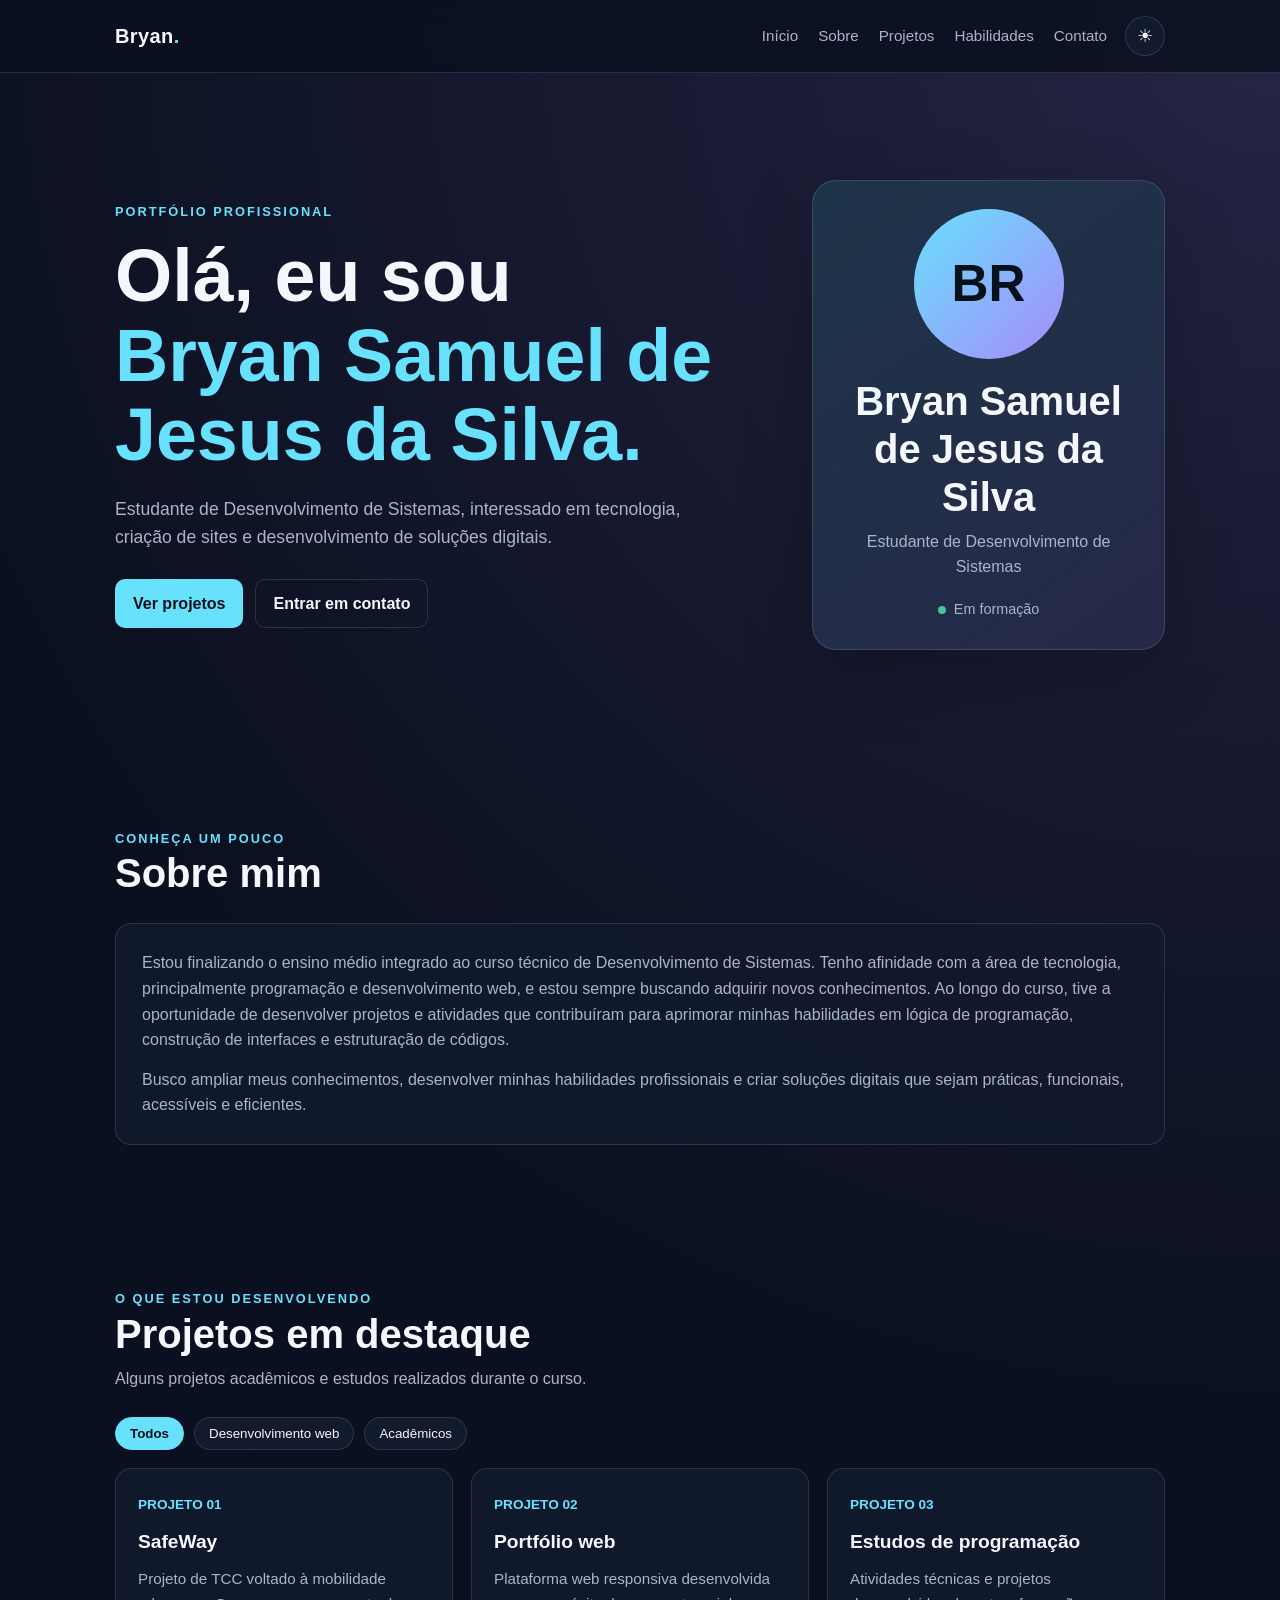
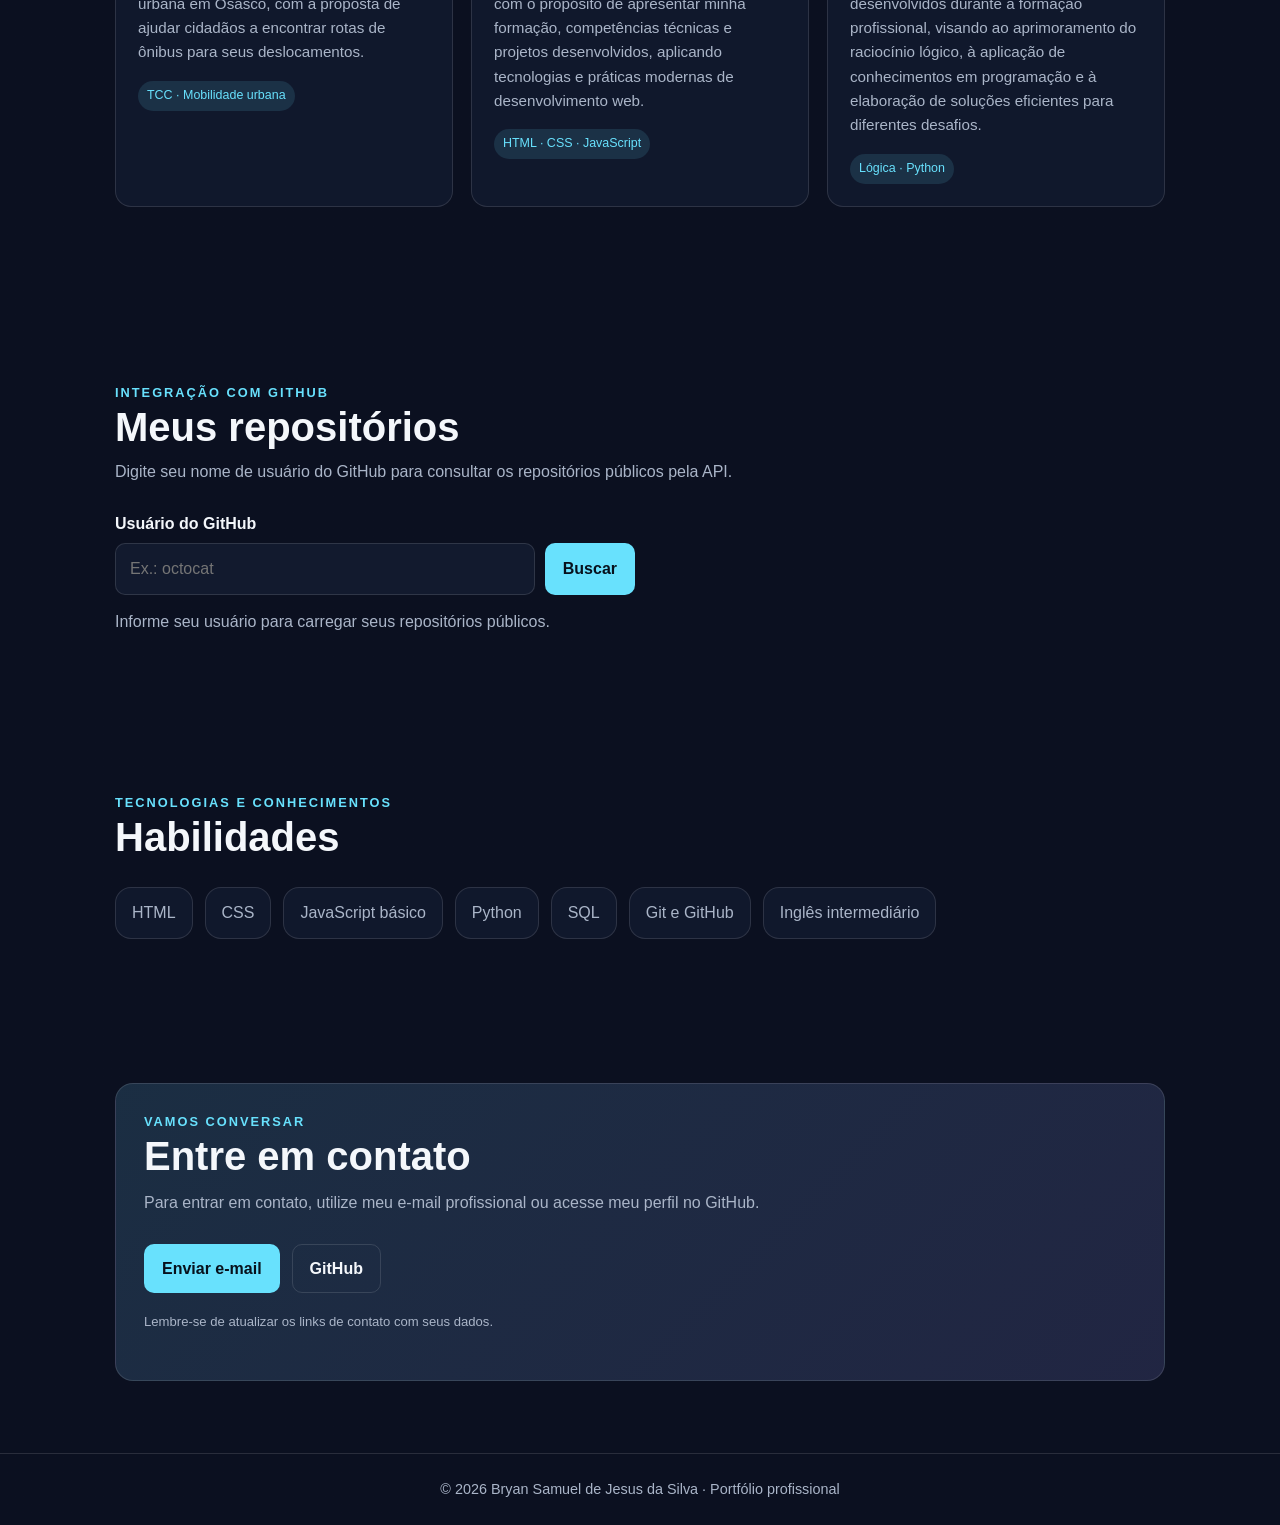
==== commit 1c08f925: "Add files via upload" ====
--- a/index.html
+++ b/index.html
@@ -1,147 +1,147 @@
-<!DOCTYPE html>
-<html lang="pt-BR">
-<head>
-  <meta charset="UTF-8" />
-  <meta name="viewport" content="width=device-width, initial-scale=1.0" />
-  <title>Portfólio de Natan Oliveira do Nascimento</title>
-  <link rel="stylesheet" href="style.css" />
-</head>
-<body>
-
-  <header>
-    <nav>
-      <a href="#inicio">Natan.</a>
-      <ul>
-        <li><a href="#inicio">Início</a></li>
-        <li><a href="#sobre">Sobre</a></li>
-        <li><a href="#projetos">Projetos</a></li>
-        <li><a href="#habilidades">Habilidades</a></li>
-        <li><a href="#contato">Contato</a></li>
-        <li><button id="themeToggle" aria-label="Alternar tema">☀</button></li>
-      </ul>
-    </nav>
-  </header>
-
-  <main>
-    <!-- Início -->
-    <section id="inicio">
-      <span>Portfólio profissional</span>
-      <h1>Olá, eu sou Natan Oliveira do Nascimento.</h1>
-      <p>Estudante de Desenvolvimento de Sistemas, interessado em tecnologia, criação de sites e desenvolvimento de soluções digitais.</p>
-      
-      <div>
-        <a href="#projetos">Ver projetos</a>
-        <a href="#contato">Entrar em contato</a>
-      </div>
-
-      <div>
-        <div>NON</div>
-        <div>
-          <h2>Natan Oliveira do Nascimento</h2>
-          <p>Estudante de Desenvolvimento de Sistemas</p>
-          <span>Em formação</span>
-        </div>
-      </div>
-    </section>
-
-    <!-- Sobre -->
-    <section id="sobre">
-      <span>Conheça um pouco</span>
-      <h2>Sobre mim</h2>
-      <p>Estou na reta final do Ensino Médio técnico em Desenvolvimento de Sistemas, área na qual concentro meus estudos em programação e tecnologias web. Através de projetos e desafios práticos realizados ao longo do curso, desenvolvi sólidas competências em lógica de programação, estruturação de código limpo e desenvolvimento de interfaces funcionais.</p>
-      <p>Meu objetivo é continuar evoluindo na área, aprimorar minhas competências profissionais e construir aplicações digitais úteis, intuitivas e bem estruturadas.</p>
-    </section>
-
-    <!-- Projetos -->
-    <section id="projetos">
-      <span>O que estou desenvolvendo</span>
-      <h2>Projetos em destaque</h2>
-      <p>Alguns projetos acadêmicos e estudos realizados durante o curso.</p>
-
-      <div>
-        <button data-filter="todos">Todos</button>
-        <button data-filter="web">Desenvolvimento web</button>
-        <button data-filter="academicos">Acadêmicos</button>
-      </div>
-
-      <div id="projectsGrid">
-        <article data-category="academicos">
-          <div>
-            <span>PROJETO 01</span>
-            <h3>SafeWay</h3>
-            <p>Projeto de TCC voltado à mobilidade urbana em Osasco, com a proposta de ajudar cidadãos a encontrar rotas de ônibus para seus deslocamentos.</p>
-          </div>
-          <span>TCC · Mobilidade urbana</span>
-        </article>
-
-        <article data-category="web">
-          <div>
-            <span>PROJETO 02</span>
-            <h3>Portfólio web</h3>
-            <p>Aplicação web adaptável a diferentes telas, projetada para apresentar minha evolução na programação, minhas habilidades e meus trabalhos práticos.</p>
-          </div>
-          <span>HTML · CSS · JavaScript</span>
-        </article>
-
-        <article data-category="academicos">
-          <div>
-            <span>PROJETO 03</span>
-            <h3>Estudos de programação</h3>
-            <p>Conjunto de desafios e mini-projetos desenvolvidos na formação técnica, voltados ao domínio de algoritmos, estruturação de código e resolução de problemas.</p>
-          </div>
-          <span>Lógica · Python</span>
-        </article>
-      </div>
-    </section>
-
-    <!-- GitHub -->
-    <section id="github">
-      <span>Integração com GitHub</span>
-      <h2>Meus repositórios</h2>
-      <p>Digite seu nome de usuário do GitHub para consultar os repositórios públicos pela API.</p>
-
-      <form id="githubForm">
-        <input type="text" id="githubUser" placeholder="Usuário do GitHub" required />
-        <button type="submit">Buscar</button>
-      </form>
-
-      <p id="githubStatus">Informe seu usuário para carregar seus repositórios públicos.</p>
-      <div id="reposGrid"></div>
-    </section>
-
-    <!-- Habilidades -->
-    <section id="habilidades">
-      <span>Tecnologias e conhecimentos</span>
-      <h2>Habilidades</h2>
-      <ul>
-        <li>HTML</li>
-        <li>CSS</li>
-        <li>JavaScript básico</li>
-        <li>Python</li>
-        <li>SQL</li>
-        <li>Git e GitHub</li>
-        <li>Inglês intermediário</li>
-      </ul>
-    </section>
-
-    <!-- Contato -->
-    <section id="contato">
-      <span>Vamos conversar</span>
-      <h2>Entre em contato</h2>
-      <p>Para entrar em contato, utilize meu e-mail profissional ou acesse meu perfil no GitHub.</p>
-
-      <div>
-        <a href="mailto:seuemail@exemplo.com">Enviar e-mail</a>
-        <a href="https://github.com" target="_blank" rel="noopener">GitHub</a>
-      </div>
-      <p>Lembre-se de atualizar os links de contato com seus dados.</p>
-    </section>
-  </main>
-
-  <footer>
-    <p>© Natan Oliveira do Nascimento · Portfólio profissional</p>
-  </footer>
-
-  <script src="script.js"></script>
-</body>
-</html>
+<!DOCTYPE html>
+<html lang="pt-BR">
+<head>
+  <meta charset="UTF-8">
+  <meta name="viewport" content="width=device-width, initial-scale=1.0">
+  <meta name="description" content="Portfólio de Bryan Samuel de Jesus da Silva, estudante de Desenvolvimento de Sistemas.">
+  <title>Portfólio de Bryan Samuel de Jesus da Silva</title>
+  <link rel="stylesheet" href="style.css">
+  <script src="script.js" defer></script>
+</head>
+<body>
+  <header class="site-header">
+    <nav class="nav container" aria-label="Navegação principal">
+      <a class="logo" href="#inicio" aria-label="Voltar ao início">Bryan<span>.</span></a>
+      <div class="nav-right">
+        <ul class="nav-links">
+          <li><a href="#inicio">Início</a></li>
+          <li><a href="#sobre">Sobre</a></li>
+          <li><a href="#projetos">Projetos</a></li>
+          <li><a href="#habilidades">Habilidades</a></li>
+          <li><a href="#contato">Contato</a></li>
+        </ul>
+        <button class="theme-toggle" id="themeToggle" type="button" aria-label="Ativar tema claro" title="Alternar tema">
+          <span id="themeIcon" aria-hidden="true">☀</span>
+        </button>
+      </div>
+    </nav>
+  </header>
+
+  <main class="container">
+    <section class="hero section" id="inicio">
+      <div class="hero-copy">
+        <p class="eyebrow">Portfólio profissional</p>
+        <h1>Olá, eu sou<br><span>Bryan Samuel de Jesus da Silva.</span></h1>
+        <p class="intro">Estudante de Desenvolvimento de Sistemas, interessado em tecnologia, criação de sites e desenvolvimento de soluções digitais.</p>
+        <div class="actions">
+          <a class="button primary" href="#projetos">Ver projetos</a>
+          <a class="button secondary" href="#contato">Entrar em contato</a>
+        </div>
+      </div>
+      <aside class="profile-card">
+        <div class="avatar" aria-hidden="true">BR</div>
+        <h2>Bryan Samuel de Jesus da Silva</h2>
+        <p>Estudante de Desenvolvimento de Sistemas</p>
+        <span class="status"><span aria-hidden="true"></span> Em formação</span>
+      </aside>
+    </section>
+
+    <section class="section" id="sobre">
+      <div class="section-heading">
+        <p class="eyebrow">Conheça um pouco</p>
+        <h2>Sobre mim</h2>
+      </div>
+      <div class="about-box">
+        <p>Estou finalizando o ensino médio integrado ao curso técnico de Desenvolvimento de Sistemas. Tenho afinidade com a área de tecnologia, principalmente programação e desenvolvimento web, e estou sempre buscando adquirir novos conhecimentos. Ao longo do curso, tive a oportunidade de desenvolver projetos e atividades que contribuíram para aprimorar minhas habilidades em lógica de programação, construção de interfaces e estruturação de códigos.
+
+          <p>Busco ampliar meus conhecimentos, desenvolver minhas habilidades profissionais e criar soluções digitais que sejam práticas, funcionais, acessíveis e eficientes.</p>
+      </div>
+    </section>
+
+    <section class="section" id="projetos">
+      <div class="section-heading">
+        <p class="eyebrow">O que estou desenvolvendo</p>
+        <h2>Projetos em destaque</h2>
+        <p>Alguns projetos acadêmicos e estudos realizados durante o curso.</p>
+      </div>
+
+      <div class="filter-bar" aria-label="Filtrar projetos">
+        <button class="filter-button active" type="button" data-filter="todos" aria-pressed="true">Todos</button>
+        <button class="filter-button" type="button" data-filter="web" aria-pressed="false">Desenvolvimento web</button>
+        <button class="filter-button" type="button" data-filter="academico" aria-pressed="false">Acadêmicos</button>
+      </div>
+
+      <div class="projects" id="projectList">
+        <article class="project" data-category="academico">
+          <span class="number">PROJETO 01</span>
+          <h3>SafeWay</h3>
+          <p>Projeto de TCC voltado à mobilidade urbana em Osasco, com a proposta de ajudar cidadãos a encontrar rotas de ônibus para seus deslocamentos.</p>
+          <span class="tag">TCC · Mobilidade urbana</span>
+        </article>
+        <article class="project" data-category="web">
+          <span class="number">PROJETO 02</span>
+          <h3>Portfólio web</h3>
+          <p>Plataforma web responsiva desenvolvida com o propósito de apresentar minha formação, competências técnicas e projetos desenvolvidos, aplicando tecnologias e práticas modernas de desenvolvimento web.</p>
+          <span class="tag">HTML · CSS · JavaScript</span>
+        </article>
+        <article class="project" data-category="academico">
+          <span class="number">PROJETO 03</span>
+          <h3>Estudos de programação</h3>
+          <p> Atividades técnicas e projetos desenvolvidos durante a formação profissional, visando ao aprimoramento do raciocínio lógico, à aplicação de conhecimentos em programação e à elaboração de soluções eficientes para diferentes desafios.</p>
+          <span class="tag">Lógica · Python</span>
+        </article>
+      </div>
+      <p class="filter-feedback" id="filterFeedback" aria-live="polite"></p>
+    </section>
+
+    <section class="section" id="repositorios">
+      <div class="section-heading">
+        <p class="eyebrow">Integração com GitHub</p>
+        <h2>Meus repositórios</h2>
+        <p>Digite seu nome de usuário do GitHub para consultar os repositórios públicos pela API.</p>
+      </div>
+      <form class="github-form" id="githubForm">
+        <label for="githubUser">Usuário do GitHub</label>
+        <div class="github-input-row">
+          <input id="githubUser" name="githubUser" type="text" placeholder="Ex.: octocat" autocomplete="off" required>
+          <button class="button primary" type="submit" id="githubButton">Buscar</button>
+        </div>
+      </form>
+      <p class="api-message" id="apiMessage" role="status" aria-live="polite">Informe seu usuário para carregar seus repositórios públicos.</p>
+      <div class="repo-grid" id="repoList"></div>
+    </section>
+
+    <section class="section" id="habilidades">
+      <div class="section-heading">
+        <p class="eyebrow">Tecnologias e conhecimentos</p>
+        <h2>Habilidades</h2>
+      </div>
+      <div class="skills">
+        <span class="skill">HTML</span>
+        <span class="skill">CSS</span>
+        <span class="skill">JavaScript básico</span>
+        <span class="skill">Python</span>
+        <span class="skill">SQL</span>
+        <span class="skill">Git e GitHub</span>
+        <span class="skill">Inglês intermediário</span>
+      </div>
+    </section>
+
+    <section class="section" id="contato">
+      <div class="contact-box">
+        <p class="eyebrow">Vamos conversar</p>
+        <h2>Entre em contato</h2>
+        <p>Para entrar em contato, utilize meu e-mail profissional ou acesse meu perfil no GitHub.</p>
+        <!-- Substitua o endereço de exemplo pelo seu e-mail antes de publicar. -->
+        <div class="actions">
+          <a class="button primary" href="mailto:seuemail@exemplo.com">Enviar e-mail</a>
+          <a class="button secondary" href="https://github.com/" target="_blank" rel="noopener noreferrer">GitHub</a>
+        </div>
+        <p class="small-note">Lembre-se de atualizar os links de contato com seus dados.</p>
+      </div>
+    </section>
+  </main>
+
+  <footer>© <span id="year"></span> Bryan Samuel de Jesus da Silva · Portfólio profissional</footer>
+</body>
+</html>
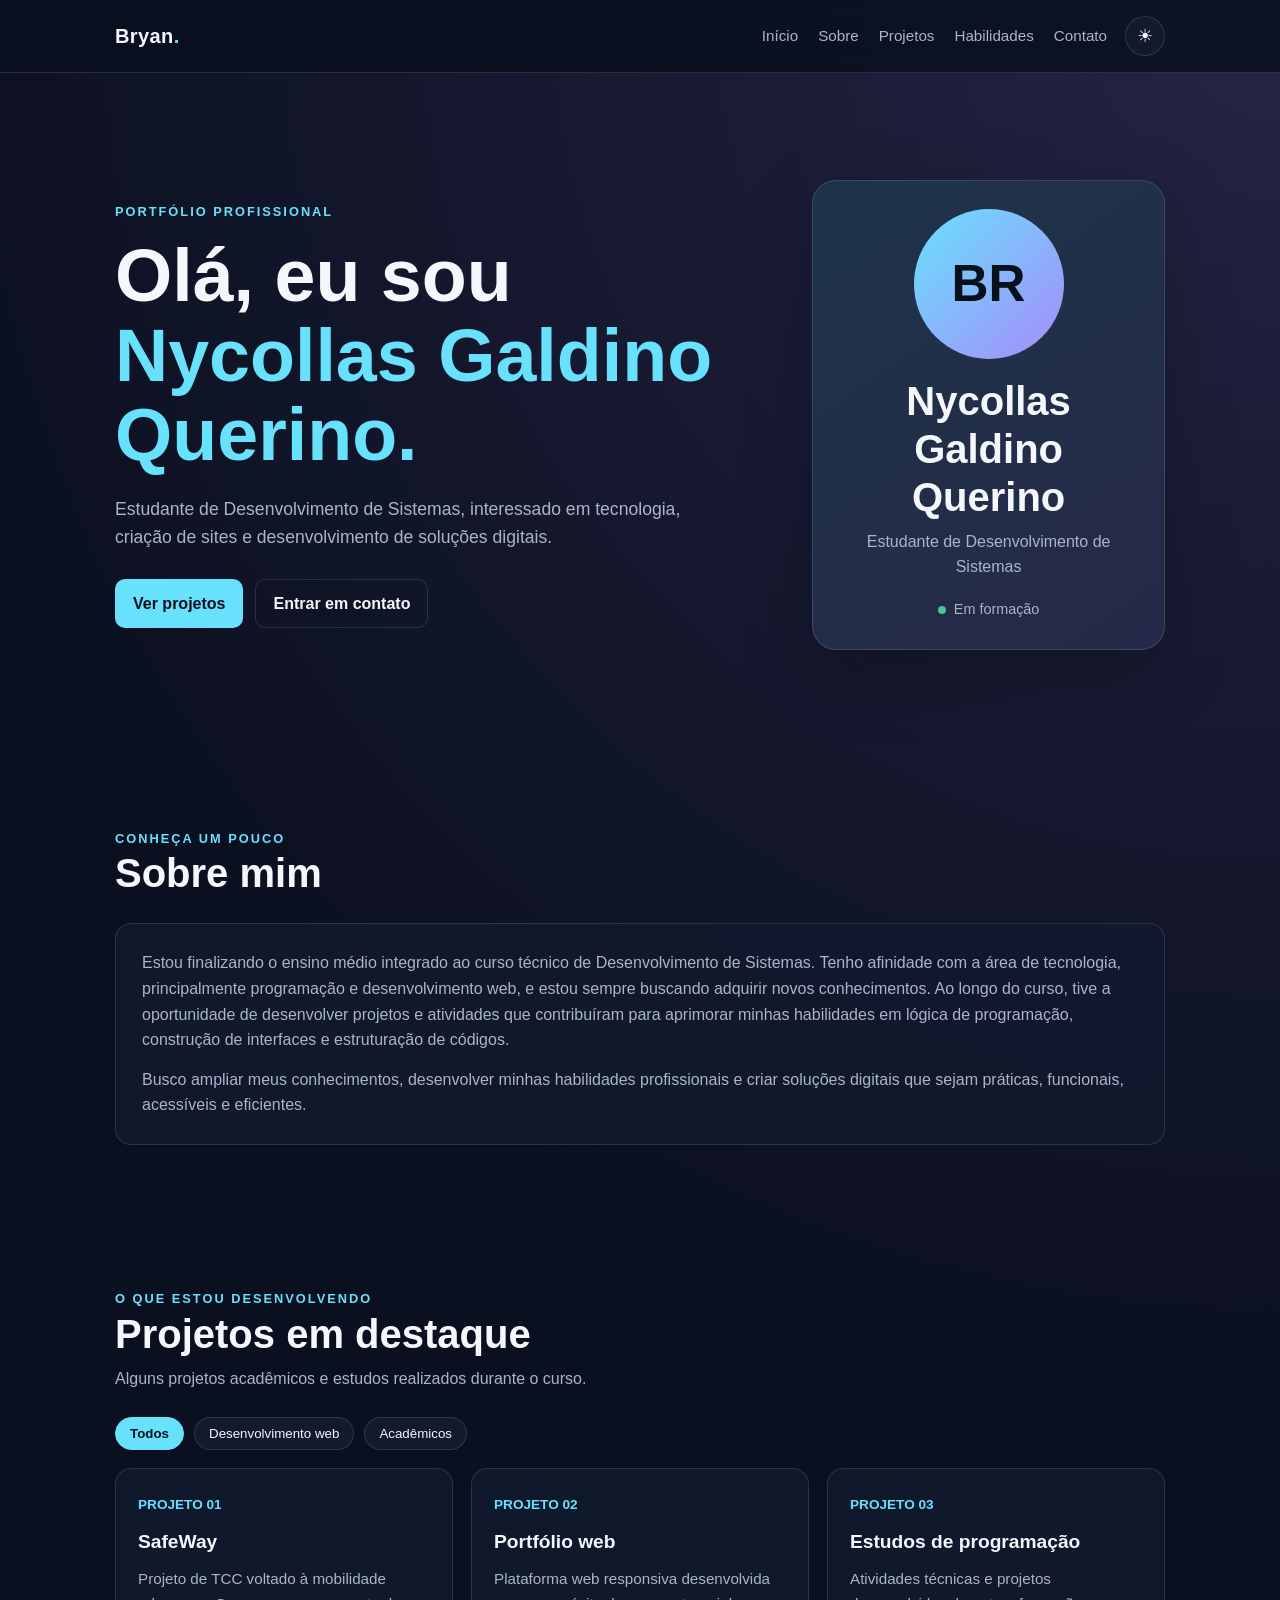
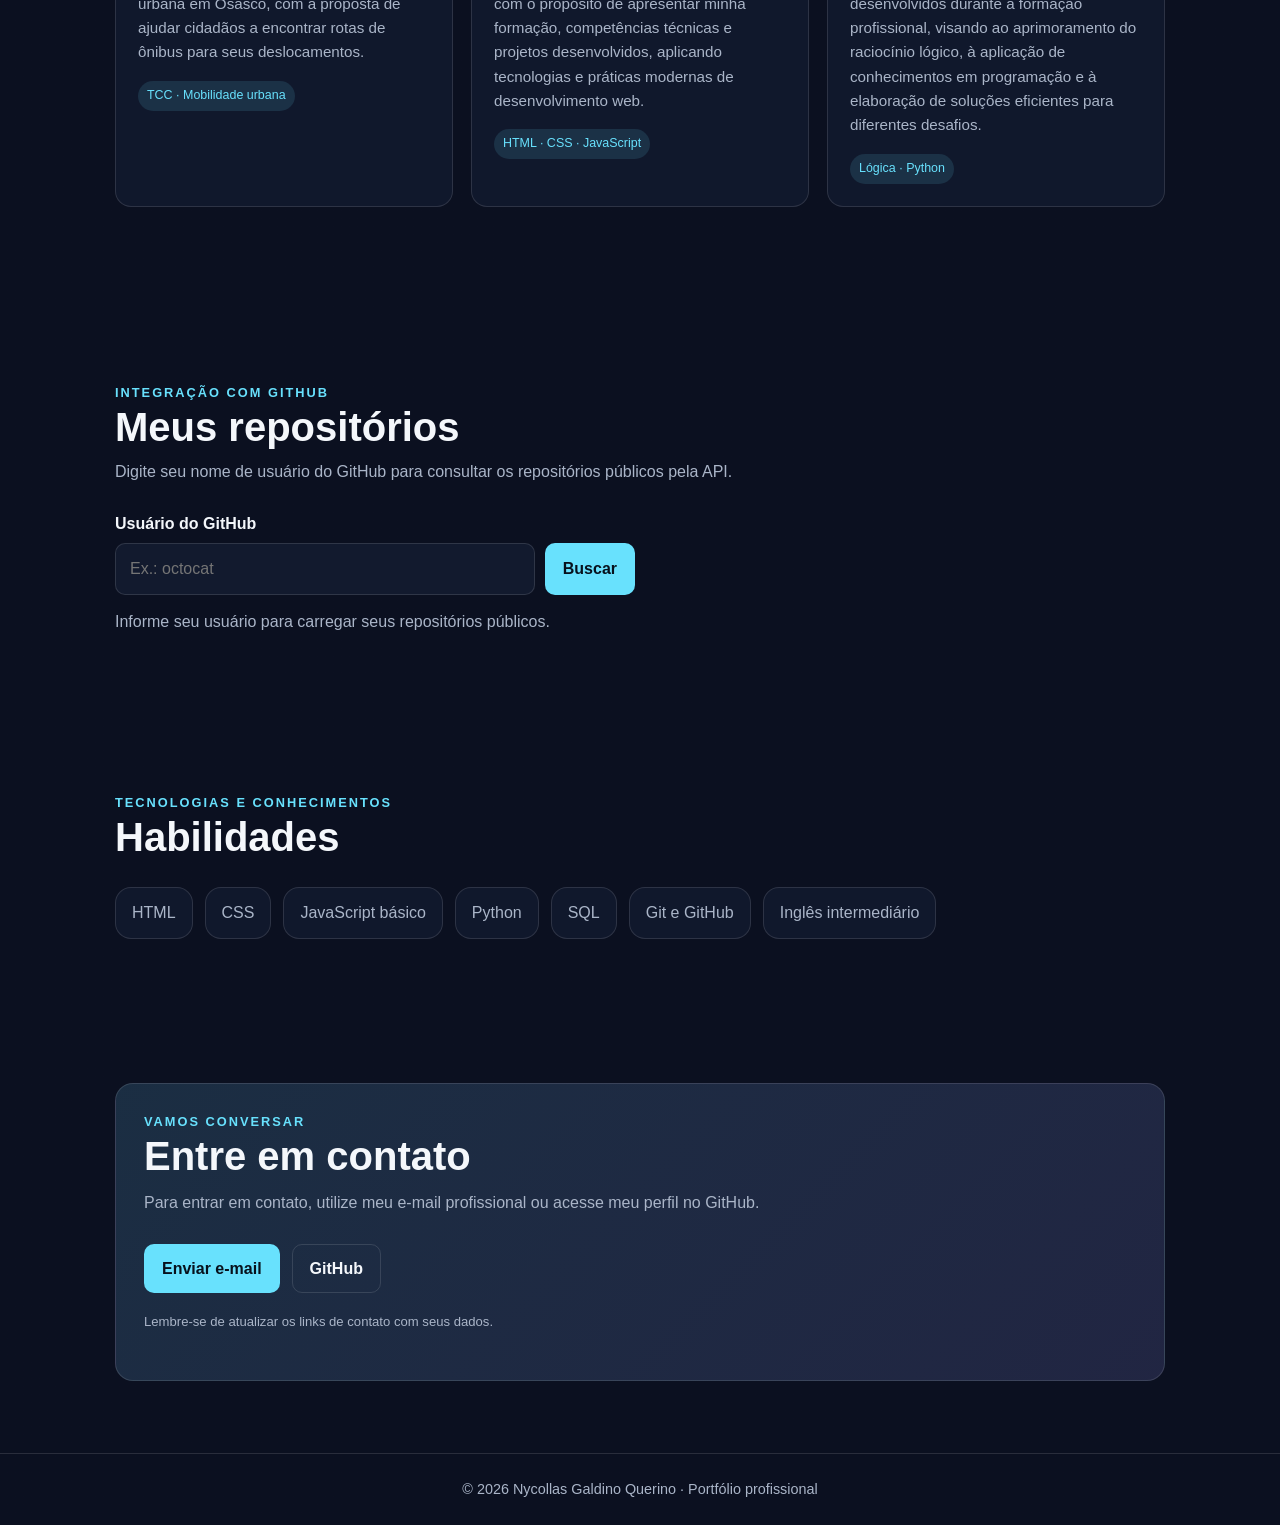
==== commit 11bce26e: "Update index.html" ====
--- a/index.html
+++ b/index.html
@@ -3,8 +3,8 @@
 <head>
   <meta charset="UTF-8">
   <meta name="viewport" content="width=device-width, initial-scale=1.0">
-  <meta name="description" content="Portfólio de Bryan Samuel de Jesus da Silva, estudante de Desenvolvimento de Sistemas.">
-  <title>Portfólio de Bryan Samuel de Jesus da Silva</title>
+  <meta name="description" content="Portfólio de Nycollas Galdino Querino, estudante de Desenvolvimento de Sistemas.">
+  <title>Portfólio de Nycollas Galdino Querino</title>
   <link rel="stylesheet" href="style.css">
   <script src="script.js" defer></script>
 </head>
@@ -31,7 +31,7 @@
     <section class="hero section" id="inicio">
       <div class="hero-copy">
         <p class="eyebrow">Portfólio profissional</p>
-        <h1>Olá, eu sou<br><span>Bryan Samuel de Jesus da Silva.</span></h1>
+        <h1>Olá, eu sou<br><span>Nycollas Galdino Querino.</span></h1>
         <p class="intro">Estudante de Desenvolvimento de Sistemas, interessado em tecnologia, criação de sites e desenvolvimento de soluções digitais.</p>
         <div class="actions">
           <a class="button primary" href="#projetos">Ver projetos</a>
@@ -40,7 +40,7 @@
       </div>
       <aside class="profile-card">
         <div class="avatar" aria-hidden="true">BR</div>
-        <h2>Bryan Samuel de Jesus da Silva</h2>
+        <h2>Nycollas Galdino Querino</h2>
         <p>Estudante de Desenvolvimento de Sistemas</p>
         <span class="status"><span aria-hidden="true"></span> Em formação</span>
       </aside>
@@ -142,6 +142,6 @@
     </section>
   </main>
 
-  <footer>© <span id="year"></span> Bryan Samuel de Jesus da Silva · Portfólio profissional</footer>
+  <footer>© <span id="year"></span> Nycollas Galdino Querino · Portfólio profissional</footer>
 </body>
 </html>
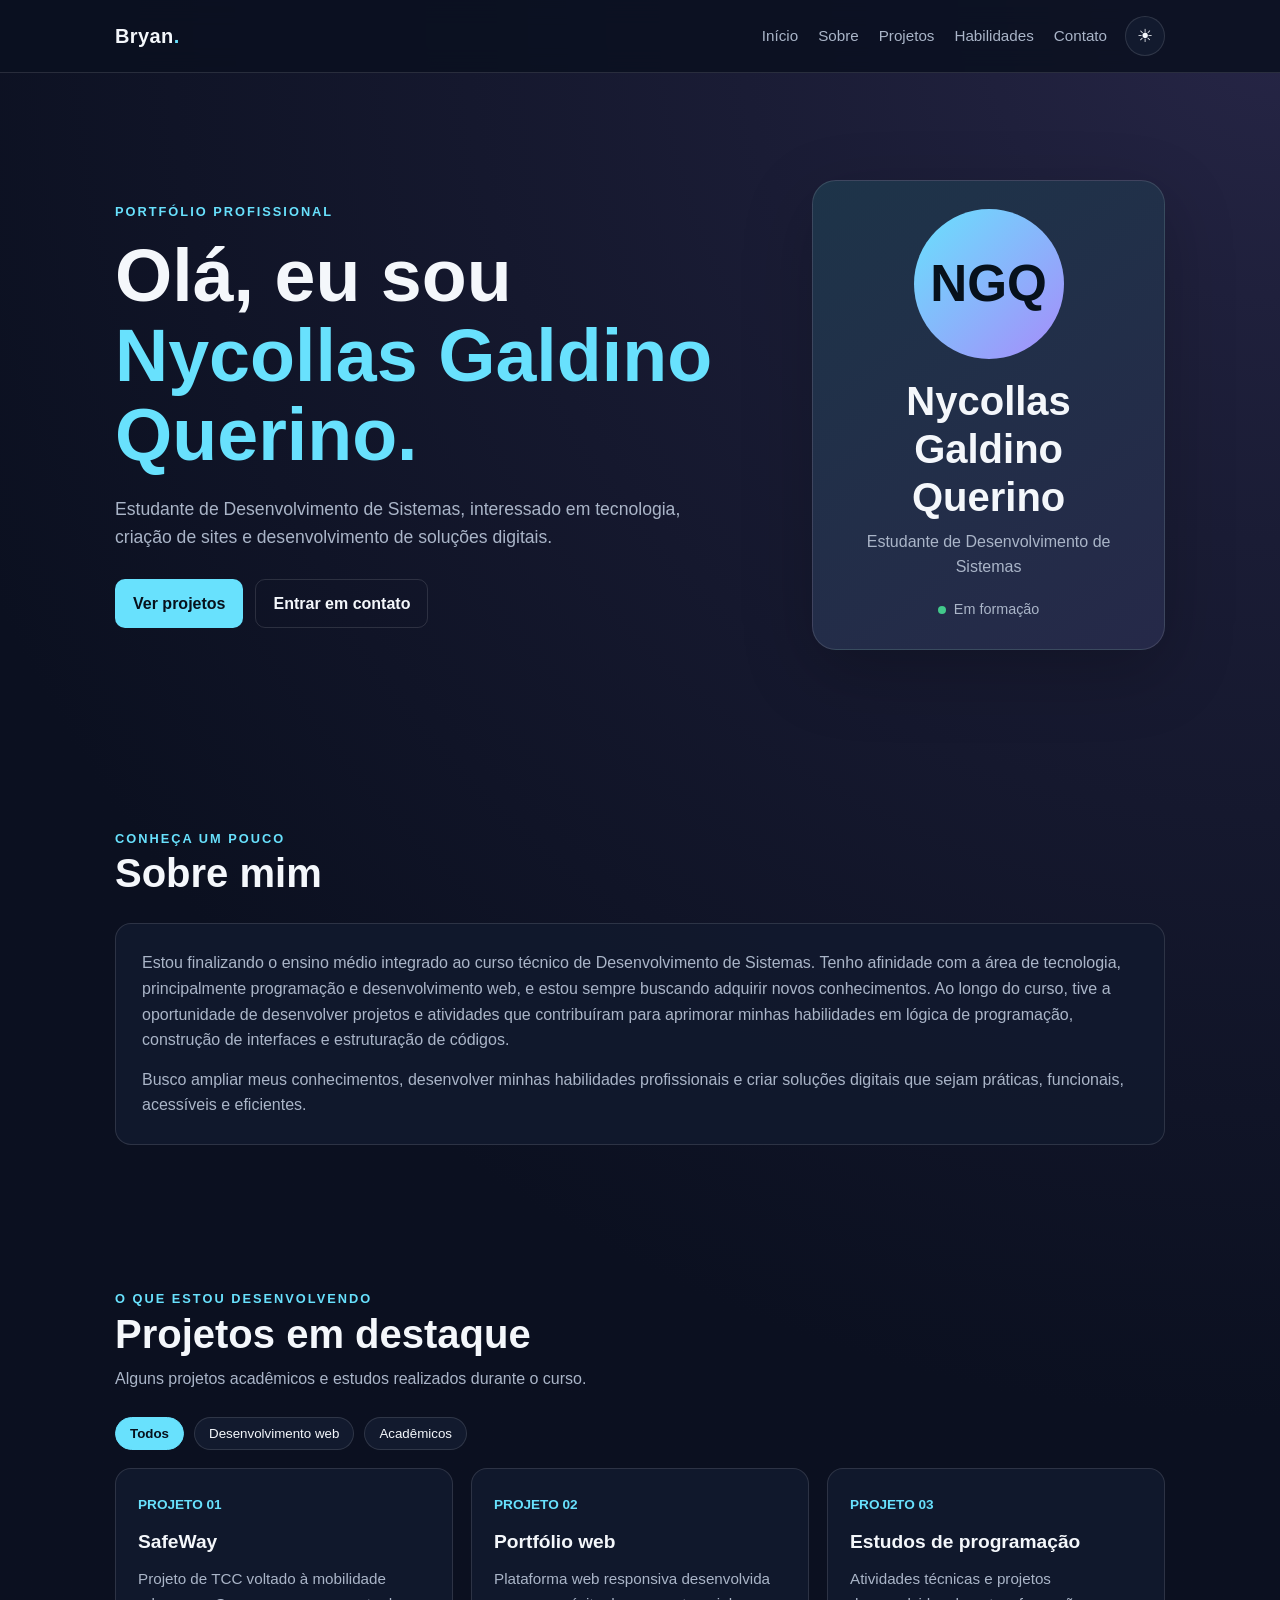
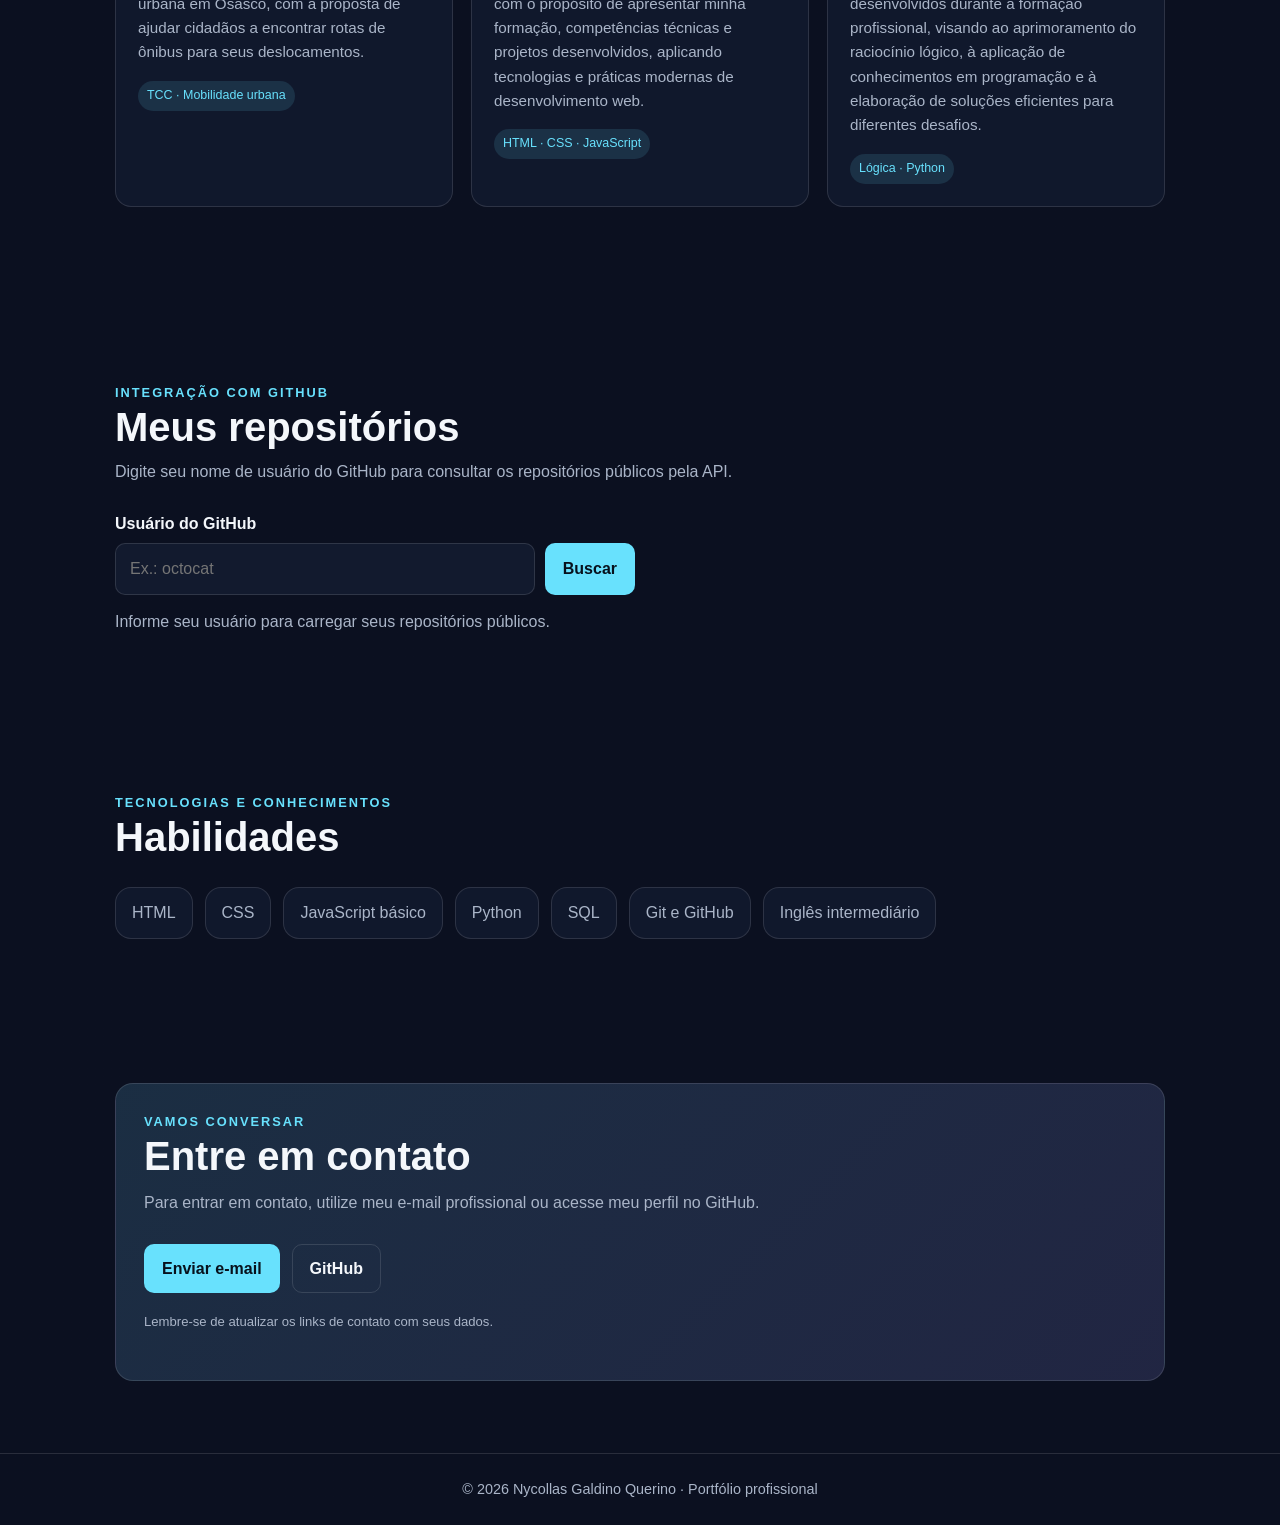
==== commit d998620f: "Update index.html" ====
--- a/index.html
+++ b/index.html
@@ -39,7 +39,7 @@
         </div>
       </div>
       <aside class="profile-card">
-        <div class="avatar" aria-hidden="true">BR</div>
+        <div class="avatar" aria-hidden="true">NGQ</div>
         <h2>Nycollas Galdino Querino</h2>
         <p>Estudante de Desenvolvimento de Sistemas</p>
         <span class="status"><span aria-hidden="true"></span> Em formação</span>
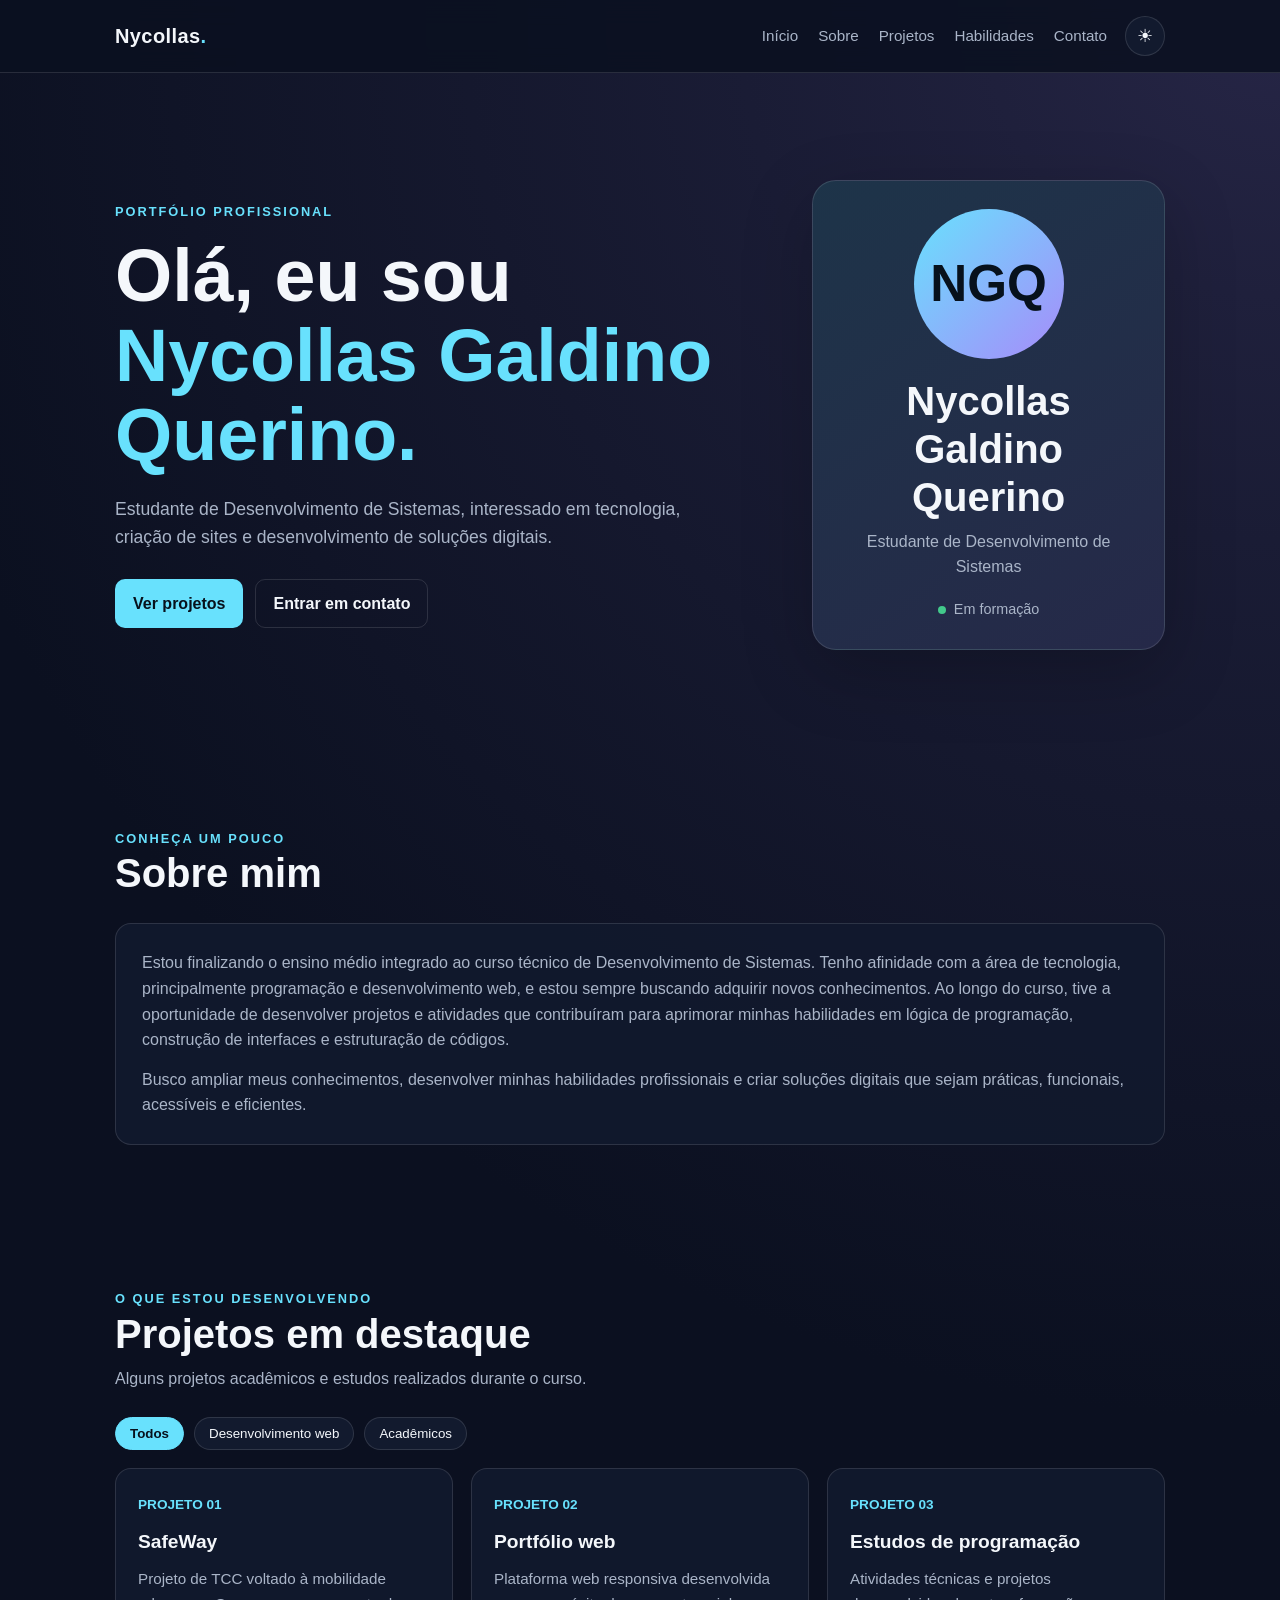
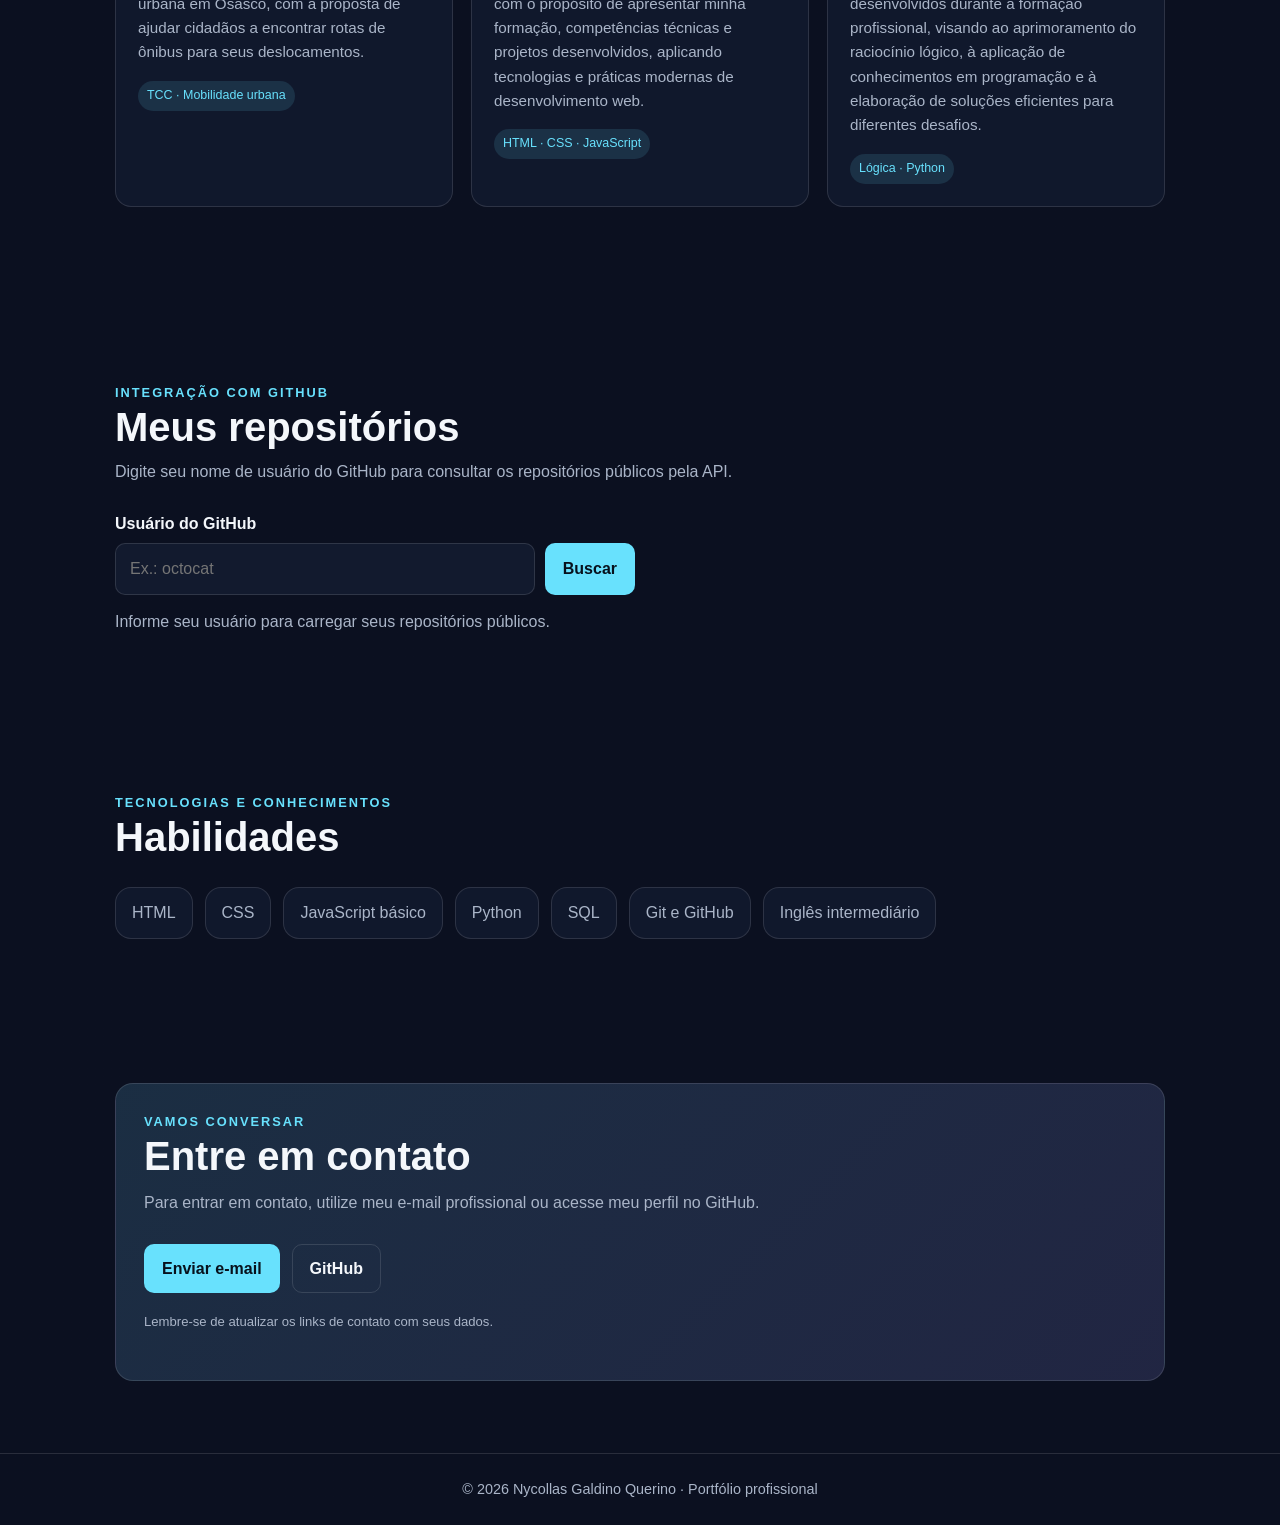
==== commit 9e8dacea: "Add files via upload" ====
--- a/index.html
+++ b/index.html
@@ -11,7 +11,7 @@
 <body>
   <header class="site-header">
     <nav class="nav container" aria-label="Navegação principal">
-      <a class="logo" href="#inicio" aria-label="Voltar ao início">Bryan<span>.</span></a>
+      <a class="logo" href="#inicio" aria-label="Voltar ao início">Nycollas<span>.</span></a>
       <div class="nav-right">
         <ul class="nav-links">
           <li><a href="#inicio">Início</a></li>
